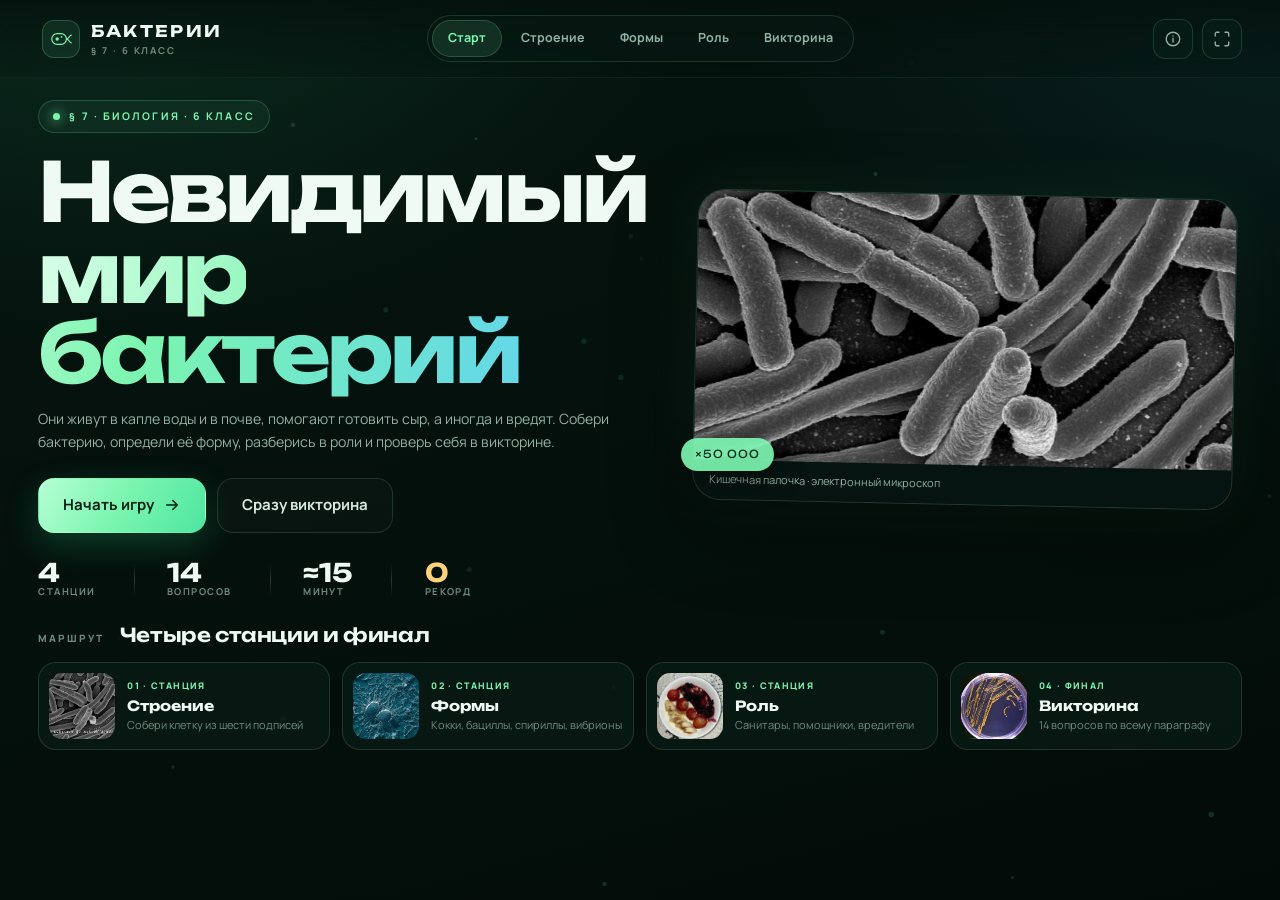
==== 07-bakterii/index.html @ ad01cfb1 "Add §7 bacteria mini-game with real illustrated stations and quiz" ====
<!DOCTYPE html>
<html lang="ru">
<head>
<meta charset="utf-8">
<meta name="viewport" content="width=device-width, initial-scale=1, viewport-fit=cover">
<meta name="theme-color" content="#04100c">
<meta name="description" content="Бактерии — мини-игра по § 7 учебника биологии для 6 класса: строение, формы, роль в природе и викторина на реальных микрофотографиях.">
<title>Мир бактерий — мини-игра · § 7 · 6 класс</title>
<link rel="icon" href="favicon.svg" type="image/svg+xml">
<link rel="preconnect" href="https://fonts.googleapis.com">
<link rel="preconnect" href="https://fonts.gstatic.com" crossorigin>
<link href="https://fonts.googleapis.com/css2?family=Manrope:wght@400;500;600;700;800&family=Unbounded:wght@500;600;700;800&display=swap" rel="stylesheet">
<link rel="stylesheet" href="styles.css">
</head>
<body>
<canvas id="bg" class="bg" aria-hidden="true"></canvas>

<div id="app">
  <header class="topbar">
    <button class="brand" id="brand" type="button" aria-label="На старт. Пять быстрых нажатий — полный сброс.">
      <span class="brand-mark" aria-hidden="true">
        <svg viewBox="0 0 48 48" fill="none" stroke="currentColor" stroke-width="2.2" stroke-linecap="round">
          <rect x="7" y="14" width="27" height="20" rx="10"/>
          <path d="M34 24c5 0 5-7 9-7M34 24c5 0 5 7 9 7"/>
          <circle cx="17" cy="24" r="3.2" fill="currentColor" stroke="none"/>
          <circle cx="25" cy="20" r="1.6" fill="currentColor" stroke="none"/>
        </svg>
      </span>
      <span class="brand-copy"><b>БАКТЕРИИ</b><i>§ 7 · 6 класс</i></span>
    </button>

    <nav class="nav" aria-label="Разделы">
      <button type="button" data-nav="home" class="active">Старт</button>
      <button type="button" data-nav="build">Строение</button>
      <button type="button" data-nav="forms">Формы</button>
      <button type="button" data-nav="role">Роль</button>
      <button type="button" data-nav="quiz">Викторина</button>
    </nav>

    <div class="top-actions">
      <button class="icon-btn" id="creditsBtn" type="button" aria-label="Источники фотографий" title="Источники фотографий">
        <svg viewBox="0 0 24 24" fill="none" stroke="currentColor" stroke-width="1.8" stroke-linecap="round" stroke-linejoin="round" aria-hidden="true"><circle cx="12" cy="12" r="9"/><path d="M12 11v5M12 8h.01"/></svg>
      </button>
      <button class="icon-btn" id="fullBtn" type="button" aria-label="На весь экран" title="На весь экран (F)">
        <svg class="ico-in" viewBox="0 0 24 24" fill="none" stroke="currentColor" stroke-width="1.8" stroke-linecap="round" stroke-linejoin="round" aria-hidden="true"><path d="M8 3H5a2 2 0 0 0-2 2v3M16 3h3a2 2 0 0 1 2 2v3M8 21H5a2 2 0 0 1-2-2v-3M16 21h3a2 2 0 0 0 2-2v-3"/></svg>
        <svg class="ico-out" viewBox="0 0 24 24" fill="none" stroke="currentColor" stroke-width="1.8" stroke-linecap="round" stroke-linejoin="round" aria-hidden="true"><path d="M8 8H5a2 2 0 0 1-2-2V3M16 8h3a2 2 0 0 0 2-2V3M8 16H5a2 2 0 0 0-2 2v3M16 16h3a2 2 0 0 1 2 2v3"/></svg>
      </button>
    </div>
  </header>

  <main id="main">
    <!-- СТАРТ -->
    <section class="view home-view active" id="view-home" data-view="home" aria-label="Старт">
      <div class="home-inner">
        <div class="hero-copy">
          <div class="eyebrow"><span></span>§ 7 · Биология · 6 класс</div>
          <h1>Невидимый<br><span class="grad">мир бактерий</span></h1>
          <p class="lead">Они живут в капле воды и в почве, помогают готовить сыр, а иногда и вредят. Собери бактерию, определи её форму, разберись в роли и проверь себя в викторине.</p>
          <div class="hero-actions">
            <button class="btn btn-primary btn-lg" type="button" data-start="build">Начать игру
              <svg viewBox="0 0 24 24" fill="none" stroke="currentColor" stroke-width="2" stroke-linecap="round" stroke-linejoin="round" aria-hidden="true"><path d="M5 12h14M13 6l6 6-6 6"/></svg>
            </button>
            <button class="btn btn-ghost btn-lg" type="button" data-start="quiz">Сразу викторина</button>
          </div>
          <div class="hero-stats">
            <div class="stat"><b>4</b><span>станции</span></div>
            <div class="stat"><b>14</b><span>вопросов</span></div>
            <div class="stat"><b>≈15</b><span>минут</span></div>
            <div class="stat best" id="bestWrap" hidden><b id="bestVal">0</b><span>рекорд</span></div>
          </div>
        </div>
        <div class="hero-art">
          <figure class="hero-photo">
            <img src="assets/ecoli.jpg" alt="Кишечная палочка под электронным микроскопом" fetchpriority="high">
            <figcaption>Кишечная палочка · электронный микроскоп</figcaption>
          </figure>
          <span class="hero-stamp">×50 000</span>
        </div>
      </div>

      <div class="route">
        <div class="route-head"><span class="mini-label">Маршрут</span><h2>Четыре станции и финал</h2></div>
        <div class="route-grid">
          <button class="route-card" type="button" data-start="build"><img src="assets/ecoli.jpg" alt=""><span><i>01 · станция</i><b>Строение</b><small>Собери клетку из шести подписей</small></span></button>
          <button class="route-card" type="button" data-start="forms"><img src="assets/cocci.jpg" alt=""><span><i>02 · станция</i><b>Формы</b><small>Кокки, бациллы, спириллы, вибрионы</small></span></button>
          <button class="route-card" type="button" data-start="role"><img src="assets/yogurt.jpg" alt=""><span><i>03 · станция</i><b>Роль</b><small>Санитары, помощники, вредители</small></span></button>
          <button class="route-card" type="button" data-start="quiz"><img src="assets/agar.jpg" alt=""><span><i>04 · финал</i><b>Викторина</b><small>14 вопросов по всему параграфу</small></span></button>
        </div>
      </div>
    </section>

    <!-- СТРОЕНИЕ -->
    <section class="view station-view" id="view-build" data-view="build" aria-label="Строение бактерии">
      <div class="wrap">
        <div class="station-head">
          <div>
            <div class="badge"><span>01</span>Станция · Строение</div>
            <h2>Собери бактерию</h2>
            <p>Перетащи подпись на метку — или сначала нажми подпись, затем метку. Оформленного ядра у бактерии нет: одна хромосома лежит прямо в цитоплазме.</p>
          </div>
          <div class="actions">
            <button class="btn btn-ghost btn-sm" id="buildReset" type="button">Сбросить</button>
            <button class="btn btn-primary btn-sm" id="buildCheck" type="button">Проверить</button>
          </div>
        </div>

        <div class="build-layout">
          <div class="card stage-card">
            <div class="card-head"><span><i></i>Схема · микропрепарат</span><small>наведи на часть</small></div>
            <div class="cell-stage" id="cellStage">
              <svg class="cell-art" viewBox="0 0 900 460" role="img" aria-label="Схема строения бактерии">
                <defs>
                  <linearGradient id="cyto" x1="0" y1="0" x2="1" y2="1"><stop offset="0" stop-color="#14533c"/><stop offset="1" stop-color="#082a1f"/></linearGradient>
                  <filter id="glowCell" x="-30%" y="-40%" width="160%" height="180%"><feGaussianBlur stdDeviation="4" result="b"/><feMerge><feMergeNode in="b"/><feMergeNode in="SourceGraphic"/></feMerge></filter>
                </defs>
                <g class="leaders" fill="none" stroke="rgba(158,255,203,.28)" stroke-width="1.6" stroke-dasharray="4 7">
                  <path data-lead="capsule" d="M300 125 L180 70"/>
                  <path data-lead="wall" d="M300 141 L180 180"/>
                  <path data-lead="membrane" d="M300 154 L180 290"/>
                  <path data-lead="cytoplasm" d="M570 205 L720 90"/>
                  <path data-lead="chromosome" d="M470 235 L720 210"/>
                  <path data-lead="flagellum" d="M770 230 L720 340"/>
                </g>
                <g class="flagellum-art" data-part="flagellum">
                  <path d="M660 230 C700 230 700 186 740 186 C780 186 780 274 820 274" fill="none" stroke="#7cf5b0" stroke-width="6" stroke-linecap="round" filter="url(#glowCell)"/>
                </g>
                <g class="bacterium">
                  <rect x="215" y="125" width="450" height="210" rx="105" fill="rgba(124,245,176,.07)" stroke="#63d7e8" stroke-width="2" stroke-dasharray="10 8" data-part="capsule"/>
                  <rect x="230" y="141" width="420" height="178" rx="89" fill="rgba(124,245,176,.10)" stroke="#7cf5b0" stroke-width="5" data-part="wall"/>
                  <rect x="243" y="154" width="394" height="152" rx="76" fill="url(#cyto)" stroke="rgba(124,245,176,.55)" stroke-width="2" data-part="membrane"/>
                  <g opacity=".55" fill="#7cf5b0">
                    <circle cx="330" cy="190" r="3"/><circle cx="370" cy="270" r="2.5"/><circle cx="520" cy="175" r="2.5"/><circle cx="560" cy="285" r="3"/><circle cx="610" cy="210" r="2.5"/>
                  </g>
                  <path d="M330 230 C355 195 385 265 415 225 S475 270 505 228 S560 262 585 230" fill="none" stroke="#ffd37a" stroke-width="6" stroke-linecap="round" data-part="chromosome"/>
                  <ellipse cx="430" cy="230" rx="205" ry="82" fill="transparent" data-part="cytoplasm"/>
                </g>
                <circle cx="300" cy="125" r="4" fill="#63d7e8"/><circle cx="300" cy="141" r="4" fill="#7cf5b0"/><circle cx="300" cy="154" r="4" fill="#7cf5b0"/>
                <circle cx="570" cy="205" r="4" fill="#ffd37a"/><circle cx="470" cy="235" r="4" fill="#ffd37a"/><circle cx="770" cy="230" r="4" fill="#7cf5b0"/>
              </svg>
              <div class="zones" id="zones"></div>
            </div>
            <div class="caption" id="buildCaption">Выбери подпись справа и нажми на нужную метку.</div>
            <figure class="micro-inset"><img src="assets/ecoli.jpg" alt="Бактерия под электронным микроскопом" loading="lazy"><figcaption>Так она выглядит на самом деле</figcaption></figure>
          </div>

          <aside class="card side-card">
            <div class="side-head"><span class="mini-label">Подписи</span><span class="count" id="buildCount">0 / 6</span></div>
            <div class="chip-list" id="buildTray"></div>
            <div class="hint"><span><i></i>перетащи на схему</span><span><i class="amber"></i>или нажми по очереди</span></div>
            <div class="fact"><span>Факт</span><p>В 1 г плодородной почвы — до <b>20 млрд</b> бактерий, в капле воды — до <b>50 млн</b>.</p></div>
          </aside>
        </div>
        <div class="feedback" id="buildFeedback" hidden></div>
      </div>
    </section>

    <!-- ФОРМЫ -->
    <section class="view station-view" id="view-forms" data-view="forms" aria-label="Формы бактерий">
      <div class="wrap">
        <div class="station-head">
          <div>
            <div class="badge"><span>02</span>Станция · Формы</div>
            <h2>Кто здесь живёт?</h2>
            <p>«Бактерия» по-гречески — «палочка», но формы бывают разными. Рассмотри четыре реальные микрофотографии и определи форму.</p>
          </div>
          <div class="score-box"><span>Определено</span><b id="formScore">0 / 4</b></div>
        </div>
        <div class="gallery" id="formGallery"></div>
        <div class="form-lab">
          <div class="card form-card">
            <div class="form-head"><span class="mini-label"><i></i>Определи форму</span><span class="count" id="formRound">1 / 4</span></div>
            <figure class="form-photo"><img id="formImg" src="assets/cocci.jpg" alt="Микрофотография бактерии"><span id="formBadge">?</span></figure>
            <h3 id="formQuestion">Какая форма у этой бактерии?</h3>
            <div class="options compact" id="formOptions"></div>
            <div class="explain" id="formExplain" hidden></div>
            <div class="actions end"><span class="kbd-hint">Выбери один вариант</span><button class="btn btn-primary" id="formNext" type="button" disabled>Дальше</button></div>
          </div>
          <div class="card form-notes">
            <h3>Памятка</h3>
            <div class="note-row"><img src="assets/cocci.jpg" alt=""><span><b>Кокки</b><small>шарики</small></span></div>
            <div class="note-row"><img src="assets/bacilli.jpg" alt=""><span><b>Бациллы</b><small>палочки</small></span></div>
            <div class="note-row"><img src="assets/spirilla.jpg" alt=""><span><b>Спириллы</b><small>спирали</small></span></div>
            <div class="note-row"><img src="assets/vibrio.jpg" alt=""><span><b>Вибрионы</b><small>изогнутые палочки</small></span></div>
            <p class="note-tip">Некоторые бактерии передвигаются с помощью жгутиков.</p>
          </div>
        </div>
      </div>
    </section>

    <!-- РОЛЬ -->
    <section class="view station-view" id="view-role" data-view="role" aria-label="Роль бактерий">
      <div class="wrap">
        <div class="station-head">
          <div>
            <div class="badge"><span>03</span>Станция · Роль</div>
            <h2>Друг, санитар или враг?</h2>
            <p>Распредели девять карточек по трём группам. Ошибки можно исправить до проверки.</p>
          </div>
          <div class="actions">
            <button class="btn btn-ghost btn-sm" id="roleReset" type="button">Сбросить</button>
            <button class="btn btn-primary btn-sm" id="roleCheck" type="button">Проверить</button>
          </div>
        </div>
        <div class="cycle">
          <div class="cycle-step"><img src="assets/compost.jpg" alt="Растительные остатки"><b>Остатки</b><small>растений и животных</small></div>
          <span class="cycle-arrow">→</span>
          <div class="cycle-step"><img src="assets/agar.jpg" alt="Колонии бактерий"><b>Бактерии</b><small>разлагают остатки</small></div>
          <span class="cycle-arrow">→</span>
          <div class="cycle-step"><img src="assets/silage.jpg" alt="Поле и силос"><b>Минеральные соли</b><small>снова растениям</small></div>
        </div>
        <div class="card sort-card">
          <div class="side-head"><span class="mini-label">Распредели карточки</span><span class="count" id="roleCount">0 / 9</span></div>
          <div class="buckets" id="buckets"></div>
          <div class="tray-wrap"><span class="mini-label">Карточки</span><div class="chip-list wide" id="roleTray"></div></div>
          <div class="feedback" id="roleFeedback" hidden></div>
        </div>
      </div>
    </section>

    <!-- ВИКТОРИНА -->
    <section class="view station-view quiz-view" id="view-quiz" data-view="quiz" aria-label="Викторина">
      <div class="quiz-wrap">
        <div class="quiz-top">
          <span>Вопрос <b id="qNum">1</b> <i>/ 14</i> <em>Бактерии · § 7</em></span>
          <span class="score-pill">Баллы: <b id="qScore">0</b></span>
        </div>
        <div class="progress-track"><i id="qProgress"></i></div>
        <div class="card quiz-card" id="quizCard">
          <div class="q-kicker"><span></span>Выбери один вариант</div>
          <figure class="q-photo" id="qPhoto" hidden><img id="qPhotoImg" src="" alt=""></figure>
          <h2 id="qText">Загрузка вопроса…</h2>
          <div class="options" id="qOptions"></div>
          <div class="explain" id="qExplain" hidden></div>
          <div class="actions end">
            <span class="kbd-hint">Клавиши <kbd>1</kbd>–<kbd>4</kbd> — ответ, <kbd>Enter</kbd> — дальше</span>
            <button class="btn btn-primary" id="qNext" type="button" disabled>Дальше
              <svg viewBox="0 0 24 24" fill="none" stroke="currentColor" stroke-width="2" stroke-linecap="round" stroke-linejoin="round" aria-hidden="true"><path d="M5 12h14M13 6l6 6-6 6"/></svg>
            </button>
          </div>
        </div>
      </div>
    </section>

    <!-- РЕЗУЛЬТАТ -->
    <section class="view result-view" id="view-result" data-view="result" aria-label="Результат">
      <div class="card result-card">
        <div class="result-ring">
          <svg viewBox="0 0 240 240" aria-hidden="true">
            <defs><linearGradient id="ringGrad" x1="0" y1="0" x2="1" y2="1"><stop offset="0" stop-color="#7cf5b0"/><stop offset=".6" stop-color="#2ed487"/><stop offset="1" stop-color="#ffd37a"/></linearGradient></defs>
            <circle cx="120" cy="120" r="96" fill="none" stroke="rgba(158,255,203,.10)" stroke-width="12"/>
            <circle class="ring-fill" id="ringFill" cx="120" cy="120" r="96" fill="none" stroke="url(#ringGrad)" stroke-width="12" stroke-linecap="round" transform="rotate(-90 120 120)"/>
          </svg>
          <div class="ring-text"><b id="resultPct">0%</b><span><span id="resultCorrect">0</span> из 14</span></div>
        </div>
        <div class="eyebrow"><span></span>Викторина завершена</div>
        <h2 id="resultTitle">Отличная работа!</h2>
        <p class="lead" id="resultDesc"></p>
        <div class="result-stats">
          <div><b id="resultRight">0</b><span>верно</span></div>
          <div><b id="resultWrong">0</b><span>ошибок</span></div>
          <div><b id="resultBest">0</b><span>рекорд</span></div>
        </div>
        <div class="actions"><button class="btn btn-primary btn-lg" id="retryBtn" type="button">Пройти ещё раз</button><button class="btn btn-ghost btn-lg" type="button" data-nav="home">На старт</button></div>
      </div>
    </section>
  </main>
</div>

<div class="modal" id="creditsModal" hidden>
  <div class="modal-backdrop" data-close></div>
  <div class="modal-card" role="dialog" aria-modal="true" aria-labelledby="creditsTitle">
    <div class="modal-head"><div><span class="mini-label">Авторство и лицензии</span><h2 id="creditsTitle">Источники фотографий</h2></div><button class="icon-btn" type="button" data-close aria-label="Закрыть">✕</button></div>
    <p class="modal-note">Все иллюстрации взяты из Wikimedia Commons. Полный список — ниже.</p>
    <div class="credits-list" id="creditsList"></div>
  </div>
</div>

<div class="toast" id="toast" role="status" aria-live="polite"></div>
<canvas id="confetti" class="confetti" aria-hidden="true"></canvas>

<script src="assets/credits.js"></script>
<script src="app.js"></script>
</body>
</html>
---- 07-bakterii/styles.css ----
/* =========================================================
   БАКТЕРИИ · мини-игра по § 7 (6 класс)
   ========================================================= */
:root{
  --bg:#04100c;
  --surface:rgba(11,33,25,.72);
  --line:rgba(158,255,203,.14);
  --line-strong:rgba(158,255,203,.3);
  --text:#eefaf3;
  --muted:#91b2a3;
  --muted-2:#6d8c7e;
  --accent:#7cf5b0;
  --cyan:#63d7e8;
  --gold:#ffd37a;
  --danger:#ff8291;
  --radius:26px;
  --shadow:0 28px 80px rgba(0,0,0,.42);
  --font-body:"Manrope","Segoe UI",system-ui,-apple-system,Arial,sans-serif;
  --font-display:"Unbounded","Manrope","Segoe UI",system-ui,sans-serif;
}
*{box-sizing:border-box}
html,body{height:100%}
html{-webkit-text-size-adjust:100%}
body{
  margin:0;color:var(--text);font-family:var(--font-body);font-size:16px;line-height:1.5;
  background:
    radial-gradient(1000px 700px at 8% -10%,rgba(35,150,103,.2),transparent 62%),
    radial-gradient(900px 700px at 100% 0%,rgba(30,120,135,.14),transparent 60%),
    linear-gradient(165deg,#05140f 0%,var(--bg) 55%,#030b08 100%);
  overflow:hidden;-webkit-font-smoothing:antialiased;
}
button{font:inherit;color:inherit}
h1,h2,h3,p,figure{margin:0}
::selection{background:rgba(124,245,176,.3);color:#fff}
.bg{position:fixed;inset:0;width:100%;height:100%;z-index:0;pointer-events:none;opacity:.5}
#app{position:relative;z-index:2;height:100vh;height:100dvh;display:flex;flex-direction:column;min-height:0}

/* ---------- шапка ---------- */
.topbar{
  flex:0 0 auto;height:78px;padding:0 clamp(16px,3vw,52px);
  display:grid;grid-template-columns:1fr auto 1fr;align-items:center;gap:16px;
  border-bottom:1px solid rgba(158,255,203,.08);
  background:linear-gradient(180deg,rgba(4,16,12,.8),rgba(4,16,12,.2));
  backdrop-filter:blur(14px);-webkit-backdrop-filter:blur(14px);z-index:10;
}
.brand{
  justify-self:start;display:flex;align-items:center;gap:11px;
  background:none;border:0;padding:6px 4px;cursor:pointer;text-align:left;border-radius:12px;
}
.brand-mark{width:38px;height:38px;display:grid;place-items:center;border-radius:12px;color:var(--accent);background:rgba(124,245,176,.09);border:1px solid rgba(124,245,176,.22)}
.brand-mark svg{width:26px;height:26px}
.brand-copy{display:flex;flex-direction:column;gap:1px}
.brand-copy b{font-family:var(--font-display);font-size:16px;letter-spacing:.15em}
.brand-copy i{font-style:normal;font-size:9.5px;font-weight:700;letter-spacing:.2em;text-transform:uppercase;color:var(--muted-2)}
.brand:hover .brand-mark{background:rgba(124,245,176,.16)}
.brand:focus-visible,.icon-btn:focus-visible,.nav button:focus-visible{outline:2px solid var(--accent);outline-offset:3px}
.nav{display:flex;gap:3px;padding:4px;border:1px solid var(--line);border-radius:999px;background:rgba(8,26,20,.6)}
.nav button{border:1px solid transparent;background:none;color:var(--muted);font-size:12.5px;font-weight:700;padding:8px 15px;border-radius:999px;cursor:pointer;white-space:nowrap;transition:.2s}
.nav button:hover{color:var(--text);background:rgba(255,255,255,.045)}
.nav button.active{color:var(--accent);background:rgba(124,245,176,.11);border-color:rgba(124,245,176,.2)}
.top-actions{justify-self:end;display:flex;gap:9px}
.icon-btn{width:40px;height:40px;display:grid;place-items:center;border-radius:12px;border:1px solid var(--line);background:rgba(10,32,25,.55);color:var(--muted);cursor:pointer;transition:.2s}
.icon-btn:hover{color:var(--accent);border-color:var(--line-strong);background:rgba(124,245,176,.08)}
.icon-btn svg{width:18px;height:18px}
.icon-btn .ico-out{display:none}
.icon-btn.full .ico-in{display:none}
.icon-btn.full .ico-out{display:block}

/* ---------- экраны ---------- */
#main{position:relative;flex:1 1 auto;min-height:0;overflow:hidden}
.view{position:absolute;inset:0;opacity:0;visibility:hidden;pointer-events:none;transform:scale(.995);transition:opacity .35s,transform .35s,visibility .35s;overflow:auto;padding:clamp(16px,2.4vh,32px) clamp(16px,3vw,52px)}
.view.active{opacity:1;visibility:visible;pointer-events:auto;transform:none}
.view::-webkit-scrollbar{width:9px}
.view::-webkit-scrollbar-thumb{background:rgba(124,245,176,.2);border-radius:99px;border:3px solid transparent;background-clip:padding-box}

/* ---------- общие ---------- */
.mini-label{font-size:10px;font-weight:800;letter-spacing:.19em;text-transform:uppercase;color:var(--muted-2)}
.eyebrow{display:inline-flex;align-items:center;gap:9px;font-size:10.5px;font-weight:700;letter-spacing:.2em;text-transform:uppercase;color:var(--accent);border:1px solid rgba(124,245,176,.2);background:rgba(124,245,176,.055);padding:8px 14px;border-radius:999px}
.eyebrow span{width:7px;height:7px;border-radius:50%;background:var(--accent);box-shadow:0 0 12px var(--accent)}
.grad{background:linear-gradient(100deg,#d9ffe9,#7cf5b0 45%,#63d7e8);-webkit-background-clip:text;background-clip:text;color:transparent}
.lead{color:var(--muted);font-size:clamp(14px,1.1vw,17px);line-height:1.65;max-width:620px}
.btn{display:inline-flex;align-items:center;justify-content:center;gap:9px;border-radius:14px;border:1px solid var(--line);background:rgba(12,36,28,.65);padding:12px 19px;font-size:14px;font-weight:700;cursor:pointer;transition:.18s;white-space:nowrap}
.btn svg{width:18px;height:18px}
.btn:hover{transform:translateY(-2px);border-color:var(--line-strong);background:rgba(18,48,37,.8)}
.btn:active{transform:none}
.btn:focus-visible{outline:2px solid var(--accent);outline-offset:3px}
.btn-primary{background:linear-gradient(120deg,#b6ffd5,#7cf5b0 48%,#4ee6a0);border-color:transparent;color:#032015;box-shadow:0 12px 34px rgba(46,212,135,.22)}
.btn-primary:hover{filter:brightness(1.06)}
.btn-primary:disabled{opacity:.32;cursor:not-allowed;transform:none;box-shadow:none;filter:none}
.btn-ghost{background:rgba(255,255,255,.02);color:#d6e9df}
.btn-ghost:hover{background:rgba(124,245,176,.07);color:var(--accent)}
.btn-lg{padding:15px 24px;border-radius:16px;font-size:15px}
.btn-sm{padding:9px 15px;font-size:12.5px;border-radius:11px}
.card{border-radius:22px;border:1px solid var(--line);background:linear-gradient(160deg,rgba(12,37,28,.78),rgba(6,22,17,.72));box-shadow:inset 0 1px 0 rgba(255,255,255,.035)}
.count{font-family:var(--font-display);font-size:12px;color:var(--accent);padding:4px 10px;border-radius:999px;border:1px solid rgba(124,245,176,.18);background:rgba(124,245,176,.06)}
.side-head{display:flex;align-items:center;justify-content:space-between;gap:10px}
.actions{display:flex;gap:9px;flex-wrap:wrap}
.actions.end{align-items:center;justify-content:space-between;gap:14px;margin-top:clamp(16px,2.4vh,26px)}
.kbd-hint{font-size:11px;color:var(--muted-2)}
kbd{display:inline-grid;place-items:center;min-width:19px;height:19px;padding:0 4px;border:1px solid var(--line);border-bottom-width:2px;border-radius:5px;background:rgba(255,255,255,.035);font-family:var(--font-body);font-size:10px;font-weight:700;color:var(--muted)}

/* ---------- старт ---------- */
.home-view{display:flex;flex-direction:column;gap:clamp(16px,2.4vh,30px)}
.home-inner{width:100%;max-width:1500px;margin:0 auto;display:grid;grid-template-columns:minmax(0,1.05fr) minmax(0,.95fr);align-items:center;gap:clamp(20px,3vw,60px)}
.hero-copy h1{margin:clamp(14px,2vh,24px) 0 clamp(10px,1.6vh,18px);font-family:var(--font-display);font-weight:700;font-size:clamp(46px,6.4vw,100px);line-height:.98;letter-spacing:-.045em}
.hero-actions{display:flex;gap:11px;flex-wrap:wrap;margin-top:clamp(18px,2.8vh,32px)}
.hero-stats{display:flex;gap:clamp(18px,3vw,42px);margin-top:clamp(20px,3vh,36px)}
.stat{position:relative;display:flex;flex-direction:column}
.stat + .stat{padding-left:clamp(16px,2.6vw,38px)}
.stat + .stat::before{content:"";position:absolute;left:0;top:4px;bottom:4px;width:1px;background:linear-gradient(transparent,rgba(158,255,203,.2),transparent)}
.stat b{font-family:var(--font-display);font-size:clamp(21px,2vw,30px);line-height:1}
.stat span{font-size:9.5px;font-weight:700;letter-spacing:.15em;text-transform:uppercase;color:var(--muted-2)}
.stat.best b{color:var(--gold)}
.hero-art{position:relative;justify-self:center;width:min(100%,540px)}
.hero-photo{overflow:hidden;border-radius:28px;border:1px solid rgba(158,255,203,.18);box-shadow:var(--shadow),0 0 60px rgba(124,245,176,.08);transform:rotate(1.2deg)}
.hero-photo img{display:block;width:100%;height:clamp(230px,30vh,380px);object-fit:cover;filter:contrast(1.05) saturate(.95)}
.hero-photo figcaption{padding:11px 16px;font-size:11px;color:var(--muted);background:rgba(6,22,17,.9)}
.hero-stamp{position:absolute;left:-14px;bottom:34px;padding:8px 14px;border-radius:999px;background:rgba(124,245,176,.92);color:#06291b;font-family:var(--font-display);font-size:11px;letter-spacing:.08em;box-shadow:0 10px 30px rgba(0,0,0,.35)}
.route{width:100%;max-width:1500px;margin:0 auto}
.route-head{display:flex;align-items:baseline;gap:16px;margin-bottom:12px}
.route-head h2{font-family:var(--font-display);font-size:clamp(16px,1.5vw,22px);font-weight:600;letter-spacing:-.02em}
.route-grid{display:grid;grid-template-columns:repeat(4,minmax(0,1fr));gap:12px}
.route-card{display:flex;align-items:center;gap:12px;padding:10px;border-radius:18px;border:1px solid var(--line);background:rgba(10,31,24,.6);cursor:pointer;text-align:left;transition:.2s;min-width:0}
.route-card:hover{transform:translateY(-3px);border-color:rgba(124,245,176,.4);background:rgba(14,44,33,.75)}
.route-card:focus-visible{outline:2px solid var(--accent);outline-offset:2px}
.route-card img{width:66px;height:66px;border-radius:13px;object-fit:cover;flex:0 0 auto}
.route-card span{display:flex;flex-direction:column;min-width:0}
.route-card i{font-style:normal;font-size:9px;font-weight:800;letter-spacing:.15em;text-transform:uppercase;color:var(--accent)}
.route-card b{font-family:var(--font-display);font-size:14px;margin:2px 0}
.route-card small{font-size:11px;color:var(--muted-2);line-height:1.35}

/* ---------- станции ---------- */
.station-view{display:flex;align-items:flex-start;justify-content:center}
.wrap{width:100%;max-width:1480px;margin:0 auto;display:flex;flex-direction:column;gap:clamp(12px,1.8vh,20px)}
.station-head{display:flex;align-items:flex-end;justify-content:space-between;gap:20px;flex-wrap:wrap}
.badge{display:inline-flex;align-items:center;gap:8px;font-size:10px;font-weight:800;letter-spacing:.16em;text-transform:uppercase;color:var(--muted-2);margin-bottom:7px}
.badge span{font-family:var(--font-display);font-size:10px;color:#06291b;background:var(--accent);border-radius:7px;padding:3px 7px}
.station-head h2{font-family:var(--font-display);font-size:clamp(23px,2.5vw,38px);font-weight:600;letter-spacing:-.03em;line-height:1.1}
.station-head p{color:var(--muted);font-size:12.5px;margin-top:6px;max-width:780px}
.score-box,.form-head .count{flex:0 0 auto}
.score-box{display:flex;flex-direction:column;align-items:flex-end;gap:2px}
.score-box span{font-size:9.5px;font-weight:800;letter-spacing:.16em;text-transform:uppercase;color:var(--muted-2)}
.score-box b{font-family:var(--font-display);font-size:22px;color:var(--accent)}
.feedback{display:flex;align-items:center;gap:12px;padding:12px 18px;border-radius:15px;border:1px solid rgba(124,245,176,.3);background:rgba(124,245,176,.08);color:#d9f7e7;font-size:13.5px;font-weight:600;animation:appear .3s both}
.feedback.error{border-color:rgba(255,130,145,.35);background:rgba(255,130,145,.08);color:#ffd7dc}
.feedback[hidden],.explain[hidden],.q-photo[hidden]{display:none}
@keyframes appear{from{opacity:0;transform:translateY(6px)}to{opacity:1;transform:none}}

/* ---------- строение ---------- */
.build-layout{display:grid;grid-template-columns:minmax(0,1fr) clamp(240px,21vw,300px);gap:clamp(12px,1.6vw,22px);align-items:start}
.stage-card{padding:14px 16px 16px}
.card-head{display:flex;align-items:center;justify-content:space-between;font-size:10px;font-weight:800;letter-spacing:.16em;text-transform:uppercase;color:var(--muted-2);margin-bottom:8px}
.card-head span{display:flex;align-items:center;gap:8px}
.card-head i{width:7px;height:7px;border-radius:50%;background:var(--accent);box-shadow:0 0 10px var(--accent)}
.cell-stage{position:relative;width:100%;max-width:980px;margin:0 auto;aspect-ratio:900/460;border-radius:18px;overflow:hidden;border:1px solid rgba(158,255,203,.1);background:radial-gradient(600px 340px at 45% 50%,rgba(48,170,125,.1),transparent 70%),linear-gradient(160deg,rgba(10,32,25,.55),rgba(5,18,14,.7))}
.cell-art{position:absolute;inset:0;width:100%;height:100%;display:block}
.cell-art [data-part]{transition:opacity .25s,filter .25s}
.cell-art [data-part].faded{opacity:.28}
.zone{position:absolute;transform:translate(-50%,-50%);min-width:112px;padding:9px 13px;border-radius:12px;border:1px dashed rgba(158,255,203,.4);background:rgba(7,25,19,.86);color:var(--accent);font-size:12px;font-weight:800;cursor:pointer;transition:.18s;text-align:center;z-index:2}
.zone:hover,.zone.selected{border-style:solid;border-color:var(--accent);background:rgba(124,245,176,.14)}
.zone.filled{border-style:solid;border-color:rgba(124,245,176,.55);background:rgba(10,46,34,.96);color:#eafdf3}
.zone.correct{border-color:var(--accent);background:rgba(124,245,176,.18)}
.zone.wrong{border-color:var(--danger);background:rgba(255,130,145,.16);color:#ffd7dc}
.zone.drag-over{border-color:var(--accent);background:rgba(124,245,176,.25);box-shadow:0 0 22px rgba(124,245,176,.35)}
.zone:focus-visible{outline:2px solid var(--accent);outline-offset:2px}
.caption{min-height:36px;display:flex;align-items:center;padding:8px 12px;margin-top:8px;border-radius:11px;border:1px solid rgba(158,255,203,.08);background:rgba(8,26,20,.45);color:var(--muted);font-size:12px}
.caption b{color:var(--accent)}
.micro-inset{display:flex;align-items:center;gap:11px;margin-top:10px;padding:8px;border-radius:14px;border:1px solid rgba(158,255,203,.09);background:rgba(6,20,15,.45)}
.micro-inset img{width:74px;height:56px;object-fit:cover;border-radius:9px}
.micro-inset figcaption{font-size:11px;color:var(--muted-2)}
.side-card{padding:15px;display:flex;flex-direction:column;gap:12px}
.chip-list{display:flex;flex-direction:column;gap:7px;min-height:40px}
.chip-list.wide{flex-direction:row;flex-wrap:wrap}
.chip{display:inline-flex;align-items:center;gap:7px;padding:9px 13px;border-radius:999px;border:1px solid rgba(158,255,203,.22);background:rgba(15,45,35,.85);color:#dff5e9;font-size:12px;font-weight:700;cursor:grab;user-select:none;-webkit-user-select:none;touch-action:none;transition:.16s}
.chip::before{content:"";width:5px;height:5px;border-radius:50%;background:var(--accent);flex:0 0 auto}
.chip:hover{border-color:rgba(124,245,176,.6);background:rgba(20,60,46,.95)}
.chip.selected{border-color:var(--accent);background:rgba(124,245,176,.16);box-shadow:0 0 20px rgba(124,245,176,.2)}
.chip.used,.chip.placed-hide{display:none}
.chip:focus-visible{outline:2px solid var(--accent);outline-offset:2px}
.chip.correct{border-color:var(--accent);background:rgba(124,245,176,.14)}
.chip.wrong{border-color:var(--danger);background:rgba(255,130,145,.12)}
.hint{display:flex;flex-direction:column;gap:5px;font-size:10.5px;color:var(--muted-2)}
.hint span{display:flex;align-items:center;gap:8px}
.hint i{width:6px;height:6px;border-radius:50%;background:var(--accent)}
.hint i.amber{background:var(--gold)}
.fact{padding:12px 14px;border-radius:14px;border:1px solid rgba(255,211,122,.18);background:rgba(255,211,122,.05)}
.fact span{font-size:9px;font-weight:800;letter-spacing:.18em;text-transform:uppercase;color:var(--gold)}
.fact p{font-size:11.5px;line-height:1.5;color:#cbdcd2;margin-top:5px}
.fact b{color:#ffe9c2}

/* ---------- формы ---------- */
.gallery{display:grid;grid-template-columns:repeat(4,minmax(0,1fr));gap:11px}
.gallery-card{position:relative;padding:8px;border-radius:17px;border:1px solid var(--line);background:rgba(10,31,24,.6);overflow:hidden;min-width:0}
.gallery-card img{width:100%;height:clamp(80px,11vh,130px);object-fit:cover;border-radius:11px;filter:saturate(.9)}
.gallery-card b{display:block;font-family:var(--font-display);font-size:12px;margin-top:7px}
.gallery-card small{font-size:10px;color:var(--muted-2)}
.gallery-card.active{border-color:rgba(124,245,176,.55);box-shadow:0 0 24px rgba(124,245,176,.12)}
.gallery-card.active::after{content:"смотри";position:absolute;right:13px;top:13px;font-size:8px;font-weight:800;letter-spacing:.14em;text-transform:uppercase;color:#06291b;background:var(--accent);padding:4px 8px;border-radius:999px}
.form-lab{display:grid;grid-template-columns:minmax(0,1.1fr) minmax(240px,.55fr);gap:clamp(12px,1.6vw,22px);align-items:start}
.form-card{padding:clamp(14px,1.8vw,24px)}
.form-head{display:flex;align-items:center;justify-content:space-between;margin-bottom:12px}
.form-head .mini-label{display:flex;align-items:center;gap:8px;color:var(--accent)}
.form-head .mini-label i{width:7px;height:7px;border-radius:50%;background:var(--accent);box-shadow:0 0 10px var(--accent)}
.form-photo{position:relative;width:100%;height:clamp(150px,22vh,260px);border-radius:16px;overflow:hidden;border:1px solid var(--line)}
.form-photo img{width:100%;height:100%;object-fit:cover;display:block}
.form-photo span{position:absolute;right:12px;top:12px;width:34px;height:34px;display:grid;place-items:center;border-radius:50%;background:rgba(6,22,17,.85);border:1px solid var(--line-strong);font-family:var(--font-display);font-size:13px;color:var(--accent)}
.form-card h3{font-family:var(--font-display);font-size:clamp(17px,1.6vw,24px);font-weight:600;margin-top:14px;letter-spacing:-.02em}
.options{display:grid;grid-template-columns:1fr 1fr;gap:10px;margin-top:16px}
.options.compact{gap:8px}
.option{display:flex;align-items:center;gap:12px;padding:12px 14px;border-radius:13px;border:1px solid var(--line);background:rgba(255,255,255,.022);color:#e2f4ea;font-size:13.5px;font-weight:700;cursor:pointer;transition:.16s;text-align:left;min-height:48px}
.option:hover:not(:disabled){transform:translateY(-2px);border-color:rgba(124,245,176,.4);background:rgba(124,245,176,.06)}
.option:focus-visible{outline:2px solid var(--accent);outline-offset:2px}
.option:disabled{cursor:default}
.option-letter{flex:0 0 auto;width:30px;height:30px;display:grid;place-items:center;border-radius:9px;border:1px solid rgba(124,245,176,.2);background:rgba(124,245,176,.07);color:var(--accent);font-family:var(--font-display);font-size:11px}
.option.correct{border-color:rgba(124,245,176,.75);background:rgba(124,245,176,.12)}
.option.correct .option-letter{background:var(--accent);color:#032015;border-color:transparent}
.option.wrong{border-color:rgba(255,130,145,.65);background:rgba(255,130,145,.1)}
.option.wrong .option-letter{background:var(--danger);color:#26060a;border-color:transparent}
.option.dim{opacity:.42}
.explain{margin-top:14px;padding:12px 15px;border-left:3px solid var(--accent);border-radius:0 12px 12px 0;background:rgba(124,245,176,.055);color:#c8e7d8;font-size:12.5px;line-height:1.6;animation:appear .3s both}
.explain b{color:var(--accent)}
.form-notes{padding:16px}
.form-notes h3{font-family:var(--font-display);font-size:15px;margin-bottom:12px}
.note-row{display:flex;align-items:center;gap:10px;padding:7px 0;border-bottom:1px solid rgba(158,255,203,.07)}
.note-row img{width:44px;height:38px;object-fit:cover;border-radius:8px}
.note-row span{display:flex;flex-direction:column}
.note-row b{font-size:12.5px}
.note-row small{font-size:10px;color:var(--muted-2)}
.note-tip{font-size:11px;color:var(--muted);margin-top:12px;line-height:1.5}

/* ---------- роль ---------- */
.cycle{display:grid;grid-template-columns:1fr auto 1fr auto 1fr;gap:12px;align-items:center}
.cycle-step{display:flex;align-items:center;gap:12px;padding:9px 13px;border-radius:16px;border:1px solid var(--line);background:rgba(10,31,24,.55);min-width:0}
.cycle-step img{width:62px;height:52px;object-fit:cover;border-radius:10px;flex:0 0 auto}
.cycle-step b{font-family:var(--font-display);font-size:12px;display:block}
.cycle-step small{font-size:10px;color:var(--muted-2)}
.cycle-arrow{color:var(--accent);font-size:20px;font-weight:800}
.sort-card{padding:15px;display:flex;flex-direction:column;gap:12px}
.buckets{display:grid;grid-template-columns:repeat(3,minmax(0,1fr));gap:12px}
.bucket{display:flex;flex-direction:column;gap:9px;padding:12px;border-radius:17px;border:1px solid var(--line);background:rgba(6,22,17,.4);min-height:190px}
.bucket-head{display:flex;align-items:center;gap:10px}
.bucket-icon{width:34px;height:34px;display:grid;place-items:center;border-radius:10px;background:rgba(124,245,176,.1);font-size:17px;flex:0 0 auto}
.bucket-head b{font-family:var(--font-display);font-size:12px;display:block}
.bucket-head small{font-size:9.5px;color:var(--muted-2)}
.bucket-drop{flex:1;display:flex;flex-direction:column;gap:6px;padding:9px;border-radius:12px;border:2px dashed rgba(158,255,203,.16);background:rgba(4,15,11,.35);min-height:96px}
.bucket-drop.drag-over{border-color:var(--accent);background:rgba(124,245,176,.07)}
.bucket-drop .chip{width:100%;justify-content:flex-start;border-radius:10px;font-size:11px;padding:8px 10px;white-space:normal;text-align:left;line-height:1.35;cursor:pointer}
.tray-wrap{display:flex;align-items:flex-start;gap:14px;padding:11px 13px;border-radius:14px;border:1px solid rgba(158,255,203,.08);background:rgba(8,27,21,.45)}
.tray-wrap .mini-label{padding-top:9px;white-space:nowrap}

/* ---------- викторина ---------- */
.quiz-view{align-items:center;justify-content:center}
.quiz-wrap{width:100%;max-width:1080px;margin:0 auto}
.quiz-top{display:flex;align-items:center;justify-content:space-between;gap:14px;margin-bottom:10px;font-size:13px;color:var(--muted)}
.quiz-top b{color:var(--text);font-weight:800}
.quiz-top i{font-style:normal;color:var(--muted-2)}
.quiz-top em{font-style:normal;font-size:9.5px;font-weight:800;letter-spacing:.16em;text-transform:uppercase;color:var(--accent);padding-left:14px;border-left:1px solid var(--line)}
.score-pill{padding:7px 13px;border-radius:999px;border:1px solid var(--line);background:rgba(10,32,25,.55);font-size:12px}
.score-pill b{color:var(--accent)}
.progress-track{height:6px;border-radius:99px;background:rgba(255,255,255,.055);overflow:hidden}
.progress-track i{display:block;height:100%;width:0;border-radius:99px;background:linear-gradient(90deg,var(--accent),var(--cyan),var(--gold));box-shadow:0 0 16px rgba(124,245,176,.5);transition:width .4s}
.quiz-card{margin-top:clamp(14px,2.4vh,26px);padding:clamp(20px,3vw,42px);border-radius:var(--radius);box-shadow:var(--shadow)}
.q-kicker{display:flex;align-items:center;gap:9px;font-size:9.5px;font-weight:800;letter-spacing:.22em;text-transform:uppercase;color:var(--accent);margin-bottom:14px}
.q-kicker span{width:24px;height:1px;background:var(--accent)}
.q-photo{height:clamp(110px,17vh,190px);border-radius:14px;overflow:hidden;margin-bottom:14px;border:1px solid var(--line)}
.q-photo img{width:100%;height:100%;object-fit:cover;display:block}
.quiz-card h2{font-size:clamp(21px,2.3vw,34px);line-height:1.28;font-weight:800;letter-spacing:-.025em;max-width:900px;text-wrap:balance}
.quiz-card .options{margin-top:clamp(16px,2.4vh,26px)}
.quiz-card .option{font-size:clamp(13px,1.05vw,15.5px);min-height:58px;padding:13px 15px}

/* ---------- результат ---------- */
.result-view{align-items:center;justify-content:center}
.result-card{width:100%;max-width:760px;margin:0 auto;text-align:center;padding:clamp(22px,3vw,42px);box-shadow:var(--shadow)}
.result-ring{position:relative;width:clamp(150px,16vw,200px);aspect-ratio:1;margin:0 auto 10px}
.result-ring svg{width:100%;height:100%}
.ring-fill{stroke-dasharray:603;stroke-dashoffset:603;transition:stroke-dashoffset 1.2s cubic-bezier(.2,.8,.3,1)}
.ring-text{position:absolute;inset:0;display:flex;flex-direction:column;align-items:center;justify-content:center}
.ring-text b{font-family:var(--font-display);font-size:clamp(30px,3.2vw,44px);line-height:1}
.ring-text span{font-size:10px;font-weight:700;letter-spacing:.14em;text-transform:uppercase;color:var(--muted)}
.result-card .lead{margin:10px auto 0}
.result-card h2{font-family:var(--font-display);font-size:clamp(24px,2.8vw,40px);font-weight:600;letter-spacing:-.03em}
.result-stats{display:flex;justify-content:center;gap:clamp(22px,4vw,54px);margin:clamp(18px,2.6vh,30px) 0}
.result-stats div{display:flex;flex-direction:column}
.result-stats b{font-family:var(--font-display);font-size:clamp(20px,2vw,28px)}
.result-stats span{font-size:9.5px;font-weight:700;letter-spacing:.14em;text-transform:uppercase;color:var(--muted-2)}
.result-card .actions{justify-content:center}

/* ---------- модальное окно, тост, конфетти ---------- */
.modal{position:fixed;inset:0;z-index:100;display:grid;place-items:center;padding:20px}
.modal[hidden]{display:none}
.modal-backdrop{position:absolute;inset:0;background:rgba(2,8,6,.75);backdrop-filter:blur(6px)}
.modal-card{position:relative;width:min(780px,100%);max-height:min(84vh,760px);overflow:auto;padding:clamp(18px,2.5vw,30px);border-radius:24px;border:1px solid var(--line-strong);background:linear-gradient(160deg,#0d2c21,#061811);box-shadow:var(--shadow)}
.modal-head{display:flex;align-items:flex-start;justify-content:space-between;gap:16px}
.modal-head h2{font-family:var(--font-display);font-size:clamp(20px,2vw,28px);font-weight:600;margin-top:5px}
.modal-note{font-size:12px;color:var(--muted-2);margin:12px 0}
.credits-list{display:flex;flex-direction:column;gap:7px}
.credit-row{display:flex;gap:10px;align-items:flex-start;padding:9px 11px;border-radius:11px;border:1px solid rgba(158,255,203,.08);background:rgba(255,255,255,.02);font-size:11.5px;line-height:1.45}
.credit-row img{width:42px;height:36px;object-fit:cover;border-radius:7px;flex:0 0 auto}
.credit-row div{min-width:0}
.credit-row b{display:block;color:#e6f7ee;font-weight:700}
.credit-row span{color:var(--muted-2)}
.credit-row a{color:var(--accent);text-decoration:none;border-bottom:1px solid rgba(124,245,176,.3)}
.credit-row a:hover{border-bottom-color:var(--accent)}
.toast{position:fixed;left:50%;top:96px;z-index:130;transform:translate(-50%,-14px);padding:10px 19px;border-radius:12px;background:rgba(8,30,23,.95);border:1px solid var(--line-strong);color:#dff7ea;font-size:13px;font-weight:600;box-shadow:0 18px 50px rgba(0,0,0,.4);opacity:0;pointer-events:none;transition:.28s;max-width:90vw;text-align:center}
.toast.show{opacity:1;transform:translate(-50%,0)}
.confetti{position:fixed;inset:0;z-index:120;pointer-events:none;width:100%;height:100%}

/* ---------- адаптив ---------- */
@media (max-width:1100px){
  .home-inner{grid-template-columns:1fr;gap:14px}
  .hero-art{width:min(100%,460px)}
  .hero-photo img{height:190px}
  .route-grid{grid-template-columns:repeat(2,minmax(0,1fr))}
  .build-layout,.form-lab{grid-template-columns:1fr}
  .side-card{display:grid;grid-template-columns:1fr 1fr;gap:10px 16px}
  .side-card .side-head,.side-card .chip-list{grid-column:1 / -1}
  .side-card .chip-list{flex-direction:row;flex-wrap:wrap}
  .cycle{grid-template-columns:1fr;gap:7px}
  .cycle-arrow{transform:rotate(90deg);justify-self:center;font-size:16px}
}
@media (max-width:820px){
  .topbar{grid-template-columns:auto 1fr auto;height:68px;padding:0 14px}
  .nav{justify-self:end;overflow-x:auto;max-width:100%}
  .nav button{padding:8px 11px;font-size:11.5px}
  .brand-copy i{display:none}
  .top-actions{display:none}
  .view{padding:14px}
  .hero-copy h1{font-size:clamp(42px,10vw,72px)}
  .gallery{grid-template-columns:repeat(2,minmax(0,1fr))}
  .buckets{grid-template-columns:1fr}
  .bucket{min-height:0}
  .quiz-card .options,.options{grid-template-columns:1fr}
  .actions.end{flex-direction:column-reverse;align-items:stretch}
  .actions.end .btn{width:100%}
  .kbd-hint{text-align:center}
}
@media (max-width:560px){
  .brand-copy b{font-size:13px}
  .nav button{padding:7px 9px;font-size:10.5px}
  .route-grid{grid-template-columns:1fr}
  .hero-stats{gap:14px}
  .stat + .stat{padding-left:14px}
  .cell-stage{aspect-ratio:900/560}
  .zone{min-width:88px;font-size:10px;padding:7px 9px}
  .tray-wrap{flex-direction:column}
}
@media (max-height:720px) and (min-width:821px){
  .topbar{height:66px}
  .hero-copy h1{font-size:clamp(42px,5vw,72px)}
  .hero-photo img{height:190px}
  .form-photo{height:150px}
}
@media (prefers-reduced-motion:reduce){
  *,*::before,*::after{animation-duration:.001ms !important;transition-duration:.001ms !important}
}
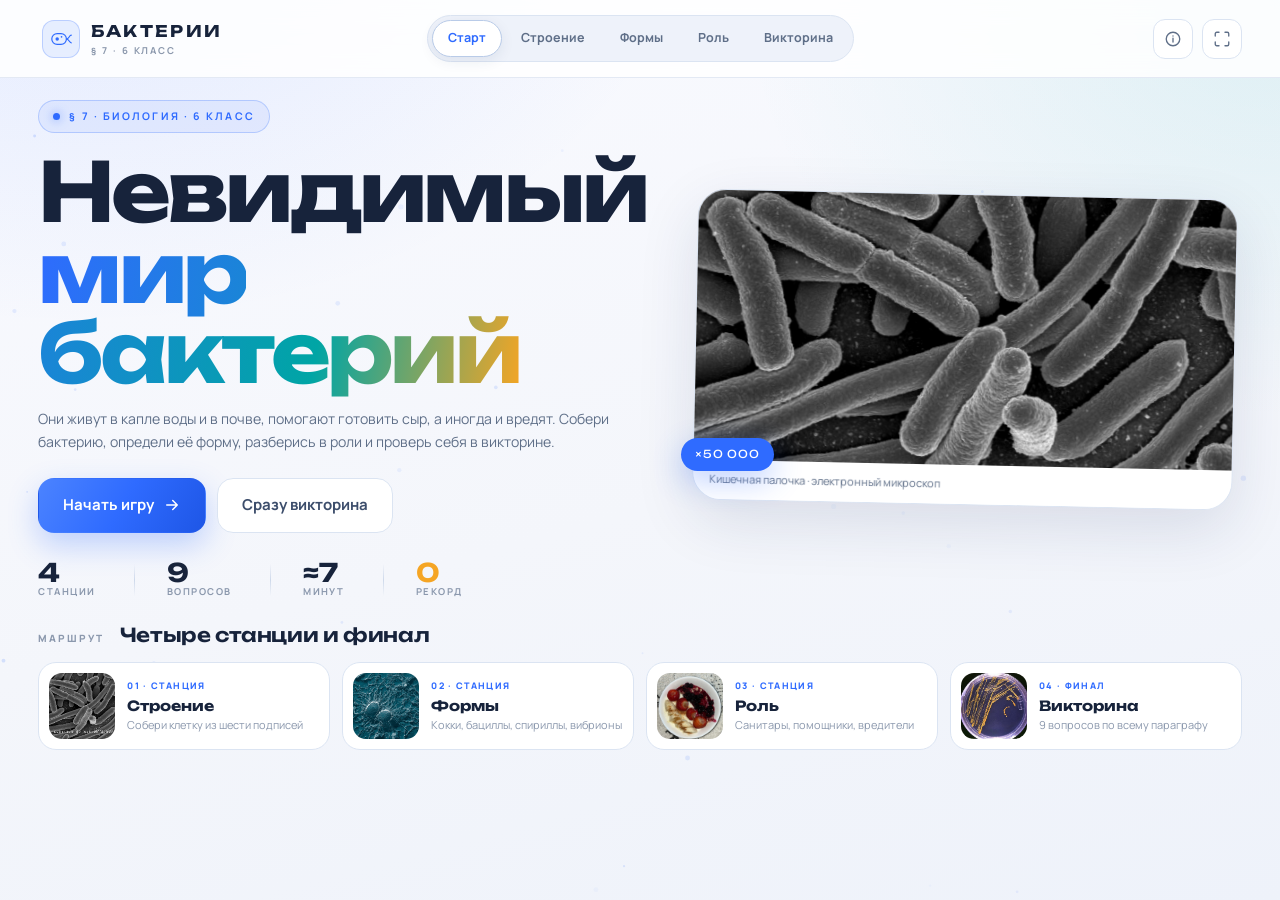
==== commit 9dfb57e5: "Recolor bacteria game and shorten to 7 minutes" ====
--- a/07-bakterii/index.html
+++ b/07-bakterii/index.html
@@ -3,7 +3,7 @@
 <head>
 <meta charset="utf-8">
 <meta name="viewport" content="width=device-width, initial-scale=1, viewport-fit=cover">
-<meta name="theme-color" content="#04100c">
+<meta name="theme-color" content="#f4f6fb">
 <meta name="description" content="Бактерии — мини-игра по § 7 учебника биологии для 6 класса: строение, формы, роль в природе и викторина на реальных микрофотографиях.">
 <title>Мир бактерий — мини-игра · § 7 · 6 класс</title>
 <link rel="icon" href="favicon.svg" type="image/svg+xml">
@@ -64,8 +64,8 @@
           </div>
           <div class="hero-stats">
             <div class="stat"><b>4</b><span>станции</span></div>
-            <div class="stat"><b>14</b><span>вопросов</span></div>
-            <div class="stat"><b>≈15</b><span>минут</span></div>
+            <div class="stat"><b>9</b><span>вопросов</span></div>
+            <div class="stat"><b>≈7</b><span>минут</span></div>
             <div class="stat best" id="bestWrap" hidden><b id="bestVal">0</b><span>рекорд</span></div>
           </div>
         </div>
@@ -84,7 +84,7 @@
           <button class="route-card" type="button" data-start="build"><img src="assets/ecoli.jpg" alt=""><span><i>01 · станция</i><b>Строение</b><small>Собери клетку из шести подписей</small></span></button>
           <button class="route-card" type="button" data-start="forms"><img src="assets/cocci.jpg" alt=""><span><i>02 · станция</i><b>Формы</b><small>Кокки, бациллы, спириллы, вибрионы</small></span></button>
           <button class="route-card" type="button" data-start="role"><img src="assets/yogurt.jpg" alt=""><span><i>03 · станция</i><b>Роль</b><small>Санитары, помощники, вредители</small></span></button>
-          <button class="route-card" type="button" data-start="quiz"><img src="assets/agar.jpg" alt=""><span><i>04 · финал</i><b>Викторина</b><small>14 вопросов по всему параграфу</small></span></button>
+          <button class="route-card" type="button" data-start="quiz"><img src="assets/agar.jpg" alt=""><span><i>04 · финал</i><b>Викторина</b><small>9 вопросов по всему параграфу</small></span></button>
         </div>
       </div>
     </section>
@@ -110,10 +110,10 @@
             <div class="cell-stage" id="cellStage">
               <svg class="cell-art" viewBox="0 0 900 460" role="img" aria-label="Схема строения бактерии">
                 <defs>
-                  <linearGradient id="cyto" x1="0" y1="0" x2="1" y2="1"><stop offset="0" stop-color="#14533c"/><stop offset="1" stop-color="#082a1f"/></linearGradient>
+                  <linearGradient id="cyto" x1="0" y1="0" x2="1" y2="1"><stop offset="0" stop-color="#dbeafe"/><stop offset="1" stop-color="#bfdbfe"/></linearGradient>
                   <filter id="glowCell" x="-30%" y="-40%" width="160%" height="180%"><feGaussianBlur stdDeviation="4" result="b"/><feMerge><feMergeNode in="b"/><feMergeNode in="SourceGraphic"/></feMerge></filter>
                 </defs>
-                <g class="leaders" fill="none" stroke="rgba(158,255,203,.28)" stroke-width="1.6" stroke-dasharray="4 7">
+                <g class="leaders" fill="none" stroke="rgba(47,107,255,.28)" stroke-width="1.6" stroke-dasharray="4 7">
                   <path data-lead="capsule" d="M300 125 L180 70"/>
                   <path data-lead="wall" d="M300 141 L180 180"/>
                   <path data-lead="membrane" d="M300 154 L180 290"/>
@@ -122,20 +122,20 @@
                   <path data-lead="flagellum" d="M770 230 L720 340"/>
                 </g>
                 <g class="flagellum-art" data-part="flagellum">
-                  <path d="M660 230 C700 230 700 186 740 186 C780 186 780 274 820 274" fill="none" stroke="#7cf5b0" stroke-width="6" stroke-linecap="round" filter="url(#glowCell)"/>
+                  <path d="M660 230 C700 230 700 186 740 186 C780 186 780 274 820 274" fill="none" stroke="#2f6bff" stroke-width="6" stroke-linecap="round" filter="url(#glowCell)"/>
                 </g>
                 <g class="bacterium">
-                  <rect x="215" y="125" width="450" height="210" rx="105" fill="rgba(124,245,176,.07)" stroke="#63d7e8" stroke-width="2" stroke-dasharray="10 8" data-part="capsule"/>
-                  <rect x="230" y="141" width="420" height="178" rx="89" fill="rgba(124,245,176,.10)" stroke="#7cf5b0" stroke-width="5" data-part="wall"/>
-                  <rect x="243" y="154" width="394" height="152" rx="76" fill="url(#cyto)" stroke="rgba(124,245,176,.55)" stroke-width="2" data-part="membrane"/>
-                  <g opacity=".55" fill="#7cf5b0">
+                  <rect x="215" y="125" width="450" height="210" rx="105" fill="rgba(47,107,255,.07)" stroke="#00a5a5" stroke-width="2" stroke-dasharray="10 8" data-part="capsule"/>
+                  <rect x="230" y="141" width="420" height="178" rx="89" fill="rgba(47,107,255,.10)" stroke="#2f6bff" stroke-width="5" data-part="wall"/>
+                  <rect x="243" y="154" width="394" height="152" rx="76" fill="url(#cyto)" stroke="rgba(47,107,255,.55)" stroke-width="2" data-part="membrane"/>
+                  <g opacity=".55" fill="#2f6bff">
                     <circle cx="330" cy="190" r="3"/><circle cx="370" cy="270" r="2.5"/><circle cx="520" cy="175" r="2.5"/><circle cx="560" cy="285" r="3"/><circle cx="610" cy="210" r="2.5"/>
                   </g>
-                  <path d="M330 230 C355 195 385 265 415 225 S475 270 505 228 S560 262 585 230" fill="none" stroke="#ffd37a" stroke-width="6" stroke-linecap="round" data-part="chromosome"/>
+                  <path d="M330 230 C355 195 385 265 415 225 S475 270 505 228 S560 262 585 230" fill="none" stroke="#f5a524" stroke-width="6" stroke-linecap="round" data-part="chromosome"/>
                   <ellipse cx="430" cy="230" rx="205" ry="82" fill="transparent" data-part="cytoplasm"/>
                 </g>
-                <circle cx="300" cy="125" r="4" fill="#63d7e8"/><circle cx="300" cy="141" r="4" fill="#7cf5b0"/><circle cx="300" cy="154" r="4" fill="#7cf5b0"/>
-                <circle cx="570" cy="205" r="4" fill="#ffd37a"/><circle cx="470" cy="235" r="4" fill="#ffd37a"/><circle cx="770" cy="230" r="4" fill="#7cf5b0"/>
+                <circle cx="300" cy="125" r="4" fill="#00a5a5"/><circle cx="300" cy="141" r="4" fill="#2f6bff"/><circle cx="300" cy="154" r="4" fill="#2f6bff"/>
+                <circle cx="570" cy="205" r="4" fill="#f5a524"/><circle cx="470" cy="235" r="4" fill="#f5a524"/><circle cx="770" cy="230" r="4" fill="#2f6bff"/>
               </svg>
               <div class="zones" id="zones"></div>
             </div>
@@ -194,7 +194,7 @@
           <div>
             <div class="badge"><span>03</span>Станция · Роль</div>
             <h2>Друг, санитар или враг?</h2>
-            <p>Распредели девять карточек по трём группам. Ошибки можно исправить до проверки.</p>
+            <p>Распредели шесть карточек по трём группам. Ошибки можно исправить до проверки.</p>
           </div>
           <div class="actions">
             <button class="btn btn-ghost btn-sm" id="roleReset" type="button">Сбросить</button>
@@ -209,7 +209,7 @@
           <div class="cycle-step"><img src="assets/silage.jpg" alt="Поле и силос"><b>Минеральные соли</b><small>снова растениям</small></div>
         </div>
         <div class="card sort-card">
-          <div class="side-head"><span class="mini-label">Распредели карточки</span><span class="count" id="roleCount">0 / 9</span></div>
+          <div class="side-head"><span class="mini-label">Распредели карточки</span><span class="count" id="roleCount">0 / 6</span></div>
           <div class="buckets" id="buckets"></div>
           <div class="tray-wrap"><span class="mini-label">Карточки</span><div class="chip-list wide" id="roleTray"></div></div>
           <div class="feedback" id="roleFeedback" hidden></div>
@@ -221,7 +221,7 @@
     <section class="view station-view quiz-view" id="view-quiz" data-view="quiz" aria-label="Викторина">
       <div class="quiz-wrap">
         <div class="quiz-top">
-          <span>Вопрос <b id="qNum">1</b> <i>/ 14</i> <em>Бактерии · § 7</em></span>
+          <span>Вопрос <b id="qNum">1</b> <i>/ 9</i> <em>Бактерии · § 7</em></span>
           <span class="score-pill">Баллы: <b id="qScore">0</b></span>
         </div>
         <div class="progress-track"><i id="qProgress"></i></div>
@@ -246,11 +246,11 @@
       <div class="card result-card">
         <div class="result-ring">
           <svg viewBox="0 0 240 240" aria-hidden="true">
-            <defs><linearGradient id="ringGrad" x1="0" y1="0" x2="1" y2="1"><stop offset="0" stop-color="#7cf5b0"/><stop offset=".6" stop-color="#2ed487"/><stop offset="1" stop-color="#ffd37a"/></linearGradient></defs>
-            <circle cx="120" cy="120" r="96" fill="none" stroke="rgba(158,255,203,.10)" stroke-width="12"/>
+            <defs><linearGradient id="ringGrad" x1="0" y1="0" x2="1" y2="1"><stop offset="0" stop-color="#2f6bff"/><stop offset=".6" stop-color="#00a5a5"/><stop offset="1" stop-color="#f5a524"/></linearGradient></defs>
+            <circle cx="120" cy="120" r="96" fill="none" stroke="rgba(47,107,255,.10)" stroke-width="12"/>
             <circle class="ring-fill" id="ringFill" cx="120" cy="120" r="96" fill="none" stroke="url(#ringGrad)" stroke-width="12" stroke-linecap="round" transform="rotate(-90 120 120)"/>
           </svg>
-          <div class="ring-text"><b id="resultPct">0%</b><span><span id="resultCorrect">0</span> из 14</span></div>
+          <div class="ring-text"><b id="resultPct">0%</b><span><span id="resultCorrect">0</span> из 9</span></div>
         </div>
         <div class="eyebrow"><span></span>Викторина завершена</div>
         <h2 id="resultTitle">Отличная работа!</h2>
--- a/07-bakterii/styles.css
+++ b/07-bakterii/styles.css
@@ -1,20 +1,21 @@
 /* =========================================================
    БАКТЕРИИ · мини-игра по § 7 (6 класс)
+   Светлая лабораторная тема: синий / бирюзовый / янтарь
    ========================================================= */
 :root{
-  --bg:#04100c;
-  --surface:rgba(11,33,25,.72);
-  --line:rgba(158,255,203,.14);
-  --line-strong:rgba(158,255,203,.3);
-  --text:#eefaf3;
-  --muted:#91b2a3;
-  --muted-2:#6d8c7e;
-  --accent:#7cf5b0;
-  --cyan:#63d7e8;
-  --gold:#ffd37a;
-  --danger:#ff8291;
+  --bg:#f4f6fb;
+  --surface:#ffffff;
+  --line:#dbe4f2;
+  --line-strong:#b9cbe8;
+  --text:#17233b;
+  --muted:#5f6f88;
+  --muted-2:#8b98ad;
+  --accent:#2f6bff;
+  --cyan:#00a5a5;
+  --gold:#f5a524;
+  --danger:#e5484d;
   --radius:26px;
-  --shadow:0 28px 80px rgba(0,0,0,.42);
+  --shadow:0 20px 60px rgba(23,45,90,.12);
   --font-body:"Manrope","Segoe UI",system-ui,-apple-system,Arial,sans-serif;
   --font-display:"Unbounded","Manrope","Segoe UI",system-ui,sans-serif;
 }
@@ -24,14 +25,14 @@
 body{
   margin:0;color:var(--text);font-family:var(--font-body);font-size:16px;line-height:1.5;
   background:
-    radial-gradient(1000px 700px at 8% -10%,rgba(35,150,103,.2),transparent 62%),
-    radial-gradient(900px 700px at 100% 0%,rgba(30,120,135,.14),transparent 60%),
-    linear-gradient(165deg,#05140f 0%,var(--bg) 55%,#030b08 100%);
+    radial-gradient(1000px 700px at 6% -12%,rgba(47,107,255,.12),transparent 62%),
+    radial-gradient(900px 700px at 100% 0%,rgba(0,165,165,.10),transparent 60%),
+    linear-gradient(165deg,#f9faff 0%,var(--bg) 55%,#eef2fa 100%);
   overflow:hidden;-webkit-font-smoothing:antialiased;
 }
 button{font:inherit;color:inherit}
 h1,h2,h3,p,figure{margin:0}
-::selection{background:rgba(124,245,176,.3);color:#fff}
+::selection{background:rgba(47,107,255,.22);color:#101c33}
 .bg{position:fixed;inset:0;width:100%;height:100%;z-index:0;pointer-events:none;opacity:.5}
 #app{position:relative;z-index:2;height:100vh;height:100dvh;display:flex;flex-direction:column;min-height:0}
 
@@ -39,28 +40,28 @@
 .topbar{
   flex:0 0 auto;height:78px;padding:0 clamp(16px,3vw,52px);
   display:grid;grid-template-columns:1fr auto 1fr;align-items:center;gap:16px;
-  border-bottom:1px solid rgba(158,255,203,.08);
-  background:linear-gradient(180deg,rgba(4,16,12,.8),rgba(4,16,12,.2));
+  border-bottom:1px solid #e3e9f4;
+  background:rgba(255,255,255,.86);
   backdrop-filter:blur(14px);-webkit-backdrop-filter:blur(14px);z-index:10;
 }
 .brand{
   justify-self:start;display:flex;align-items:center;gap:11px;
   background:none;border:0;padding:6px 4px;cursor:pointer;text-align:left;border-radius:12px;
 }
-.brand-mark{width:38px;height:38px;display:grid;place-items:center;border-radius:12px;color:var(--accent);background:rgba(124,245,176,.09);border:1px solid rgba(124,245,176,.22)}
+.brand-mark{width:38px;height:38px;display:grid;place-items:center;border-radius:12px;color:var(--accent);background:rgba(47,107,255,.1);border:1px solid rgba(47,107,255,.24)}
 .brand-mark svg{width:26px;height:26px}
 .brand-copy{display:flex;flex-direction:column;gap:1px}
-.brand-copy b{font-family:var(--font-display);font-size:16px;letter-spacing:.15em}
+.brand-copy b{font-family:var(--font-display);font-size:16px;letter-spacing:.15em;color:var(--text)}
 .brand-copy i{font-style:normal;font-size:9.5px;font-weight:700;letter-spacing:.2em;text-transform:uppercase;color:var(--muted-2)}
-.brand:hover .brand-mark{background:rgba(124,245,176,.16)}
+.brand:hover .brand-mark{background:rgba(47,107,255,.17)}
 .brand:focus-visible,.icon-btn:focus-visible,.nav button:focus-visible{outline:2px solid var(--accent);outline-offset:3px}
-.nav{display:flex;gap:3px;padding:4px;border:1px solid var(--line);border-radius:999px;background:rgba(8,26,20,.6)}
+.nav{display:flex;gap:3px;padding:4px;border:1px solid var(--line);border-radius:999px;background:#eef2fa}
 .nav button{border:1px solid transparent;background:none;color:var(--muted);font-size:12.5px;font-weight:700;padding:8px 15px;border-radius:999px;cursor:pointer;white-space:nowrap;transition:.2s}
-.nav button:hover{color:var(--text);background:rgba(255,255,255,.045)}
-.nav button.active{color:var(--accent);background:rgba(124,245,176,.11);border-color:rgba(124,245,176,.2)}
+.nav button:hover{color:var(--text);background:rgba(47,107,255,.06)}
+.nav button.active{color:var(--accent);background:#fff;border-color:var(--line-strong);box-shadow:0 4px 14px rgba(23,45,90,.08)}
 .top-actions{justify-self:end;display:flex;gap:9px}
-.icon-btn{width:40px;height:40px;display:grid;place-items:center;border-radius:12px;border:1px solid var(--line);background:rgba(10,32,25,.55);color:var(--muted);cursor:pointer;transition:.2s}
-.icon-btn:hover{color:var(--accent);border-color:var(--line-strong);background:rgba(124,245,176,.08)}
+.icon-btn{width:40px;height:40px;display:grid;place-items:center;border-radius:12px;border:1px solid var(--line);background:#fff;color:var(--muted);cursor:pointer;transition:.2s}
+.icon-btn:hover{color:var(--accent);border-color:var(--line-strong);background:#f4f8ff}
 .icon-btn svg{width:18px;height:18px}
 .icon-btn .ico-out{display:none}
 .icon-btn.full .ico-in{display:none}
@@ -71,33 +72,33 @@
 .view{position:absolute;inset:0;opacity:0;visibility:hidden;pointer-events:none;transform:scale(.995);transition:opacity .35s,transform .35s,visibility .35s;overflow:auto;padding:clamp(16px,2.4vh,32px) clamp(16px,3vw,52px)}
 .view.active{opacity:1;visibility:visible;pointer-events:auto;transform:none}
 .view::-webkit-scrollbar{width:9px}
-.view::-webkit-scrollbar-thumb{background:rgba(124,245,176,.2);border-radius:99px;border:3px solid transparent;background-clip:padding-box}
+.view::-webkit-scrollbar-thumb{background:#c9d5e8;border-radius:99px;border:3px solid transparent;background-clip:padding-box}
 
 /* ---------- общие ---------- */
 .mini-label{font-size:10px;font-weight:800;letter-spacing:.19em;text-transform:uppercase;color:var(--muted-2)}
-.eyebrow{display:inline-flex;align-items:center;gap:9px;font-size:10.5px;font-weight:700;letter-spacing:.2em;text-transform:uppercase;color:var(--accent);border:1px solid rgba(124,245,176,.2);background:rgba(124,245,176,.055);padding:8px 14px;border-radius:999px}
-.eyebrow span{width:7px;height:7px;border-radius:50%;background:var(--accent);box-shadow:0 0 12px var(--accent)}
-.grad{background:linear-gradient(100deg,#d9ffe9,#7cf5b0 45%,#63d7e8);-webkit-background-clip:text;background-clip:text;color:transparent}
+.eyebrow{display:inline-flex;align-items:center;gap:9px;font-size:10.5px;font-weight:700;letter-spacing:.2em;text-transform:uppercase;color:var(--accent);border:1px solid rgba(47,107,255,.25);background:rgba(47,107,255,.07);padding:8px 14px;border-radius:999px}
+.eyebrow span{width:7px;height:7px;border-radius:50%;background:var(--accent);box-shadow:0 0 10px rgba(47,107,255,.6)}
+.grad{background:linear-gradient(100deg,#2f6bff,#00a5a5 70%,#f5a524);-webkit-background-clip:text;background-clip:text;color:transparent}
 .lead{color:var(--muted);font-size:clamp(14px,1.1vw,17px);line-height:1.65;max-width:620px}
-.btn{display:inline-flex;align-items:center;justify-content:center;gap:9px;border-radius:14px;border:1px solid var(--line);background:rgba(12,36,28,.65);padding:12px 19px;font-size:14px;font-weight:700;cursor:pointer;transition:.18s;white-space:nowrap}
+.btn{display:inline-flex;align-items:center;justify-content:center;gap:9px;border-radius:14px;border:1px solid var(--line);background:#fff;padding:12px 19px;font-size:14px;font-weight:700;cursor:pointer;transition:.18s;white-space:nowrap;color:var(--text)}
 .btn svg{width:18px;height:18px}
-.btn:hover{transform:translateY(-2px);border-color:var(--line-strong);background:rgba(18,48,37,.8)}
+.btn:hover{transform:translateY(-2px);border-color:var(--line-strong);background:#f8faff}
 .btn:active{transform:none}
 .btn:focus-visible{outline:2px solid var(--accent);outline-offset:3px}
-.btn-primary{background:linear-gradient(120deg,#b6ffd5,#7cf5b0 48%,#4ee6a0);border-color:transparent;color:#032015;box-shadow:0 12px 34px rgba(46,212,135,.22)}
-.btn-primary:hover{filter:brightness(1.06)}
-.btn-primary:disabled{opacity:.32;cursor:not-allowed;transform:none;box-shadow:none;filter:none}
-.btn-ghost{background:rgba(255,255,255,.02);color:#d6e9df}
-.btn-ghost:hover{background:rgba(124,245,176,.07);color:var(--accent)}
+.btn-primary{background:linear-gradient(120deg,#4b83ff,#2f6bff 50%,#1e56e6);border-color:transparent;color:#fff;box-shadow:0 12px 30px rgba(47,107,255,.28)}
+.btn-primary:hover{filter:brightness(1.06);box-shadow:0 16px 38px rgba(47,107,255,.34)}
+.btn-primary:disabled{opacity:.4;cursor:not-allowed;transform:none;box-shadow:none;filter:none}
+.btn-ghost{background:#fff;color:#3c4d6b}
+.btn-ghost:hover{background:#eef4ff;color:var(--accent)}
 .btn-lg{padding:15px 24px;border-radius:16px;font-size:15px}
 .btn-sm{padding:9px 15px;font-size:12.5px;border-radius:11px}
-.card{border-radius:22px;border:1px solid var(--line);background:linear-gradient(160deg,rgba(12,37,28,.78),rgba(6,22,17,.72));box-shadow:inset 0 1px 0 rgba(255,255,255,.035)}
-.count{font-family:var(--font-display);font-size:12px;color:var(--accent);padding:4px 10px;border-radius:999px;border:1px solid rgba(124,245,176,.18);background:rgba(124,245,176,.06)}
+.card{border-radius:22px;border:1px solid var(--line);background:linear-gradient(160deg,#ffffff,#f9fbff);box-shadow:0 8px 30px rgba(23,45,90,.06),inset 0 1px 0 rgba(255,255,255,.9)}
+.count{font-family:var(--font-display);font-size:12px;color:var(--accent);padding:4px 10px;border-radius:999px;border:1px solid rgba(47,107,255,.2);background:rgba(47,107,255,.07)}
 .side-head{display:flex;align-items:center;justify-content:space-between;gap:10px}
 .actions{display:flex;gap:9px;flex-wrap:wrap}
 .actions.end{align-items:center;justify-content:space-between;gap:14px;margin-top:clamp(16px,2.4vh,26px)}
 .kbd-hint{font-size:11px;color:var(--muted-2)}
-kbd{display:inline-grid;place-items:center;min-width:19px;height:19px;padding:0 4px;border:1px solid var(--line);border-bottom-width:2px;border-radius:5px;background:rgba(255,255,255,.035);font-family:var(--font-body);font-size:10px;font-weight:700;color:var(--muted)}
+kbd{display:inline-grid;place-items:center;min-width:19px;height:19px;padding:0 4px;border:1px solid var(--line);border-bottom-width:2px;border-radius:5px;background:#f5f8fe;font-family:var(--font-body);font-size:10px;font-weight:700;color:var(--muted)}
 
 /* ---------- старт ---------- */
 .home-view{display:flex;flex-direction:column;gap:clamp(16px,2.4vh,30px)}
@@ -107,26 +108,26 @@
 .hero-stats{display:flex;gap:clamp(18px,3vw,42px);margin-top:clamp(20px,3vh,36px)}
 .stat{position:relative;display:flex;flex-direction:column}
 .stat + .stat{padding-left:clamp(16px,2.6vw,38px)}
-.stat + .stat::before{content:"";position:absolute;left:0;top:4px;bottom:4px;width:1px;background:linear-gradient(transparent,rgba(158,255,203,.2),transparent)}
+.stat + .stat::before{content:"";position:absolute;left:0;top:4px;bottom:4px;width:1px;background:linear-gradient(transparent,#cdd8ea,transparent)}
 .stat b{font-family:var(--font-display);font-size:clamp(21px,2vw,30px);line-height:1}
 .stat span{font-size:9.5px;font-weight:700;letter-spacing:.15em;text-transform:uppercase;color:var(--muted-2)}
 .stat.best b{color:var(--gold)}
 .hero-art{position:relative;justify-self:center;width:min(100%,540px)}
-.hero-photo{overflow:hidden;border-radius:28px;border:1px solid rgba(158,255,203,.18);box-shadow:var(--shadow),0 0 60px rgba(124,245,176,.08);transform:rotate(1.2deg)}
-.hero-photo img{display:block;width:100%;height:clamp(230px,30vh,380px);object-fit:cover;filter:contrast(1.05) saturate(.95)}
-.hero-photo figcaption{padding:11px 16px;font-size:11px;color:var(--muted);background:rgba(6,22,17,.9)}
-.hero-stamp{position:absolute;left:-14px;bottom:34px;padding:8px 14px;border-radius:999px;background:rgba(124,245,176,.92);color:#06291b;font-family:var(--font-display);font-size:11px;letter-spacing:.08em;box-shadow:0 10px 30px rgba(0,0,0,.35)}
+.hero-photo{overflow:hidden;border-radius:28px;border:1px solid var(--line);box-shadow:var(--shadow);transform:rotate(1.2deg);background:#fff}
+.hero-photo img{display:block;width:100%;height:clamp(230px,30vh,380px);object-fit:cover;filter:contrast(1.04)}
+.hero-photo figcaption{padding:11px 16px;font-size:11px;color:var(--muted);background:#fff}
+.hero-stamp{position:absolute;left:-14px;bottom:34px;padding:8px 14px;border-radius:999px;background:var(--accent);color:#fff;font-family:var(--font-display);font-size:11px;letter-spacing:.08em;box-shadow:0 10px 30px rgba(47,107,255,.3)}
 .route{width:100%;max-width:1500px;margin:0 auto}
 .route-head{display:flex;align-items:baseline;gap:16px;margin-bottom:12px}
 .route-head h2{font-family:var(--font-display);font-size:clamp(16px,1.5vw,22px);font-weight:600;letter-spacing:-.02em}
 .route-grid{display:grid;grid-template-columns:repeat(4,minmax(0,1fr));gap:12px}
-.route-card{display:flex;align-items:center;gap:12px;padding:10px;border-radius:18px;border:1px solid var(--line);background:rgba(10,31,24,.6);cursor:pointer;text-align:left;transition:.2s;min-width:0}
-.route-card:hover{transform:translateY(-3px);border-color:rgba(124,245,176,.4);background:rgba(14,44,33,.75)}
+.route-card{display:flex;align-items:center;gap:12px;padding:10px;border-radius:18px;border:1px solid var(--line);background:#fff;cursor:pointer;text-align:left;transition:.2s;min-width:0}
+.route-card:hover{transform:translateY(-3px);border-color:rgba(47,107,255,.45);box-shadow:0 12px 28px rgba(23,45,90,.1)}
 .route-card:focus-visible{outline:2px solid var(--accent);outline-offset:2px}
 .route-card img{width:66px;height:66px;border-radius:13px;object-fit:cover;flex:0 0 auto}
 .route-card span{display:flex;flex-direction:column;min-width:0}
 .route-card i{font-style:normal;font-size:9px;font-weight:800;letter-spacing:.15em;text-transform:uppercase;color:var(--accent)}
-.route-card b{font-family:var(--font-display);font-size:14px;margin:2px 0}
+.route-card b{font-family:var(--font-display);font-size:14px;margin:2px 0;color:var(--text)}
 .route-card small{font-size:11px;color:var(--muted-2);line-height:1.35}
 
 /* ---------- станции ---------- */
@@ -134,15 +135,15 @@
 .wrap{width:100%;max-width:1480px;margin:0 auto;display:flex;flex-direction:column;gap:clamp(12px,1.8vh,20px)}
 .station-head{display:flex;align-items:flex-end;justify-content:space-between;gap:20px;flex-wrap:wrap}
 .badge{display:inline-flex;align-items:center;gap:8px;font-size:10px;font-weight:800;letter-spacing:.16em;text-transform:uppercase;color:var(--muted-2);margin-bottom:7px}
-.badge span{font-family:var(--font-display);font-size:10px;color:#06291b;background:var(--accent);border-radius:7px;padding:3px 7px}
+.badge span{font-family:var(--font-display);font-size:10px;color:#fff;background:var(--accent);border-radius:7px;padding:3px 7px}
 .station-head h2{font-family:var(--font-display);font-size:clamp(23px,2.5vw,38px);font-weight:600;letter-spacing:-.03em;line-height:1.1}
 .station-head p{color:var(--muted);font-size:12.5px;margin-top:6px;max-width:780px}
 .score-box,.form-head .count{flex:0 0 auto}
 .score-box{display:flex;flex-direction:column;align-items:flex-end;gap:2px}
 .score-box span{font-size:9.5px;font-weight:800;letter-spacing:.16em;text-transform:uppercase;color:var(--muted-2)}
 .score-box b{font-family:var(--font-display);font-size:22px;color:var(--accent)}
-.feedback{display:flex;align-items:center;gap:12px;padding:12px 18px;border-radius:15px;border:1px solid rgba(124,245,176,.3);background:rgba(124,245,176,.08);color:#d9f7e7;font-size:13.5px;font-weight:600;animation:appear .3s both}
-.feedback.error{border-color:rgba(255,130,145,.35);background:rgba(255,130,145,.08);color:#ffd7dc}
+.feedback{display:flex;align-items:center;gap:12px;padding:12px 18px;border-radius:15px;border:1px solid #a9dfc0;background:#eaf8ef;color:#17653c;font-size:13.5px;font-weight:600;animation:appear .3s both}
+.feedback.error{border-color:#f2b9bd;background:#fff0f1;color:#a32b33}
 .feedback[hidden],.explain[hidden],.q-photo[hidden]{display:none}
 @keyframes appear{from{opacity:0;transform:translateY(6px)}to{opacity:1;transform:none}}
 
@@ -151,77 +152,77 @@
 .stage-card{padding:14px 16px 16px}
 .card-head{display:flex;align-items:center;justify-content:space-between;font-size:10px;font-weight:800;letter-spacing:.16em;text-transform:uppercase;color:var(--muted-2);margin-bottom:8px}
 .card-head span{display:flex;align-items:center;gap:8px}
-.card-head i{width:7px;height:7px;border-radius:50%;background:var(--accent);box-shadow:0 0 10px var(--accent)}
-.cell-stage{position:relative;width:100%;max-width:980px;margin:0 auto;aspect-ratio:900/460;border-radius:18px;overflow:hidden;border:1px solid rgba(158,255,203,.1);background:radial-gradient(600px 340px at 45% 50%,rgba(48,170,125,.1),transparent 70%),linear-gradient(160deg,rgba(10,32,25,.55),rgba(5,18,14,.7))}
+.card-head i{width:7px;height:7px;border-radius:50%;background:var(--accent);box-shadow:0 0 8px rgba(47,107,255,.6)}
+.cell-stage{position:relative;width:100%;max-width:980px;margin:0 auto;aspect-ratio:900/460;border-radius:18px;overflow:hidden;border:1px solid var(--line);background:radial-gradient(600px 340px at 45% 50%,rgba(47,107,255,.09),transparent 70%),linear-gradient(160deg,#fafcff,#eef3fc)}
 .cell-art{position:absolute;inset:0;width:100%;height:100%;display:block}
 .cell-art [data-part]{transition:opacity .25s,filter .25s}
 .cell-art [data-part].faded{opacity:.28}
-.zone{position:absolute;transform:translate(-50%,-50%);min-width:112px;padding:9px 13px;border-radius:12px;border:1px dashed rgba(158,255,203,.4);background:rgba(7,25,19,.86);color:var(--accent);font-size:12px;font-weight:800;cursor:pointer;transition:.18s;text-align:center;z-index:2}
-.zone:hover,.zone.selected{border-style:solid;border-color:var(--accent);background:rgba(124,245,176,.14)}
-.zone.filled{border-style:solid;border-color:rgba(124,245,176,.55);background:rgba(10,46,34,.96);color:#eafdf3}
-.zone.correct{border-color:var(--accent);background:rgba(124,245,176,.18)}
-.zone.wrong{border-color:var(--danger);background:rgba(255,130,145,.16);color:#ffd7dc}
-.zone.drag-over{border-color:var(--accent);background:rgba(124,245,176,.25);box-shadow:0 0 22px rgba(124,245,176,.35)}
+.zone{position:absolute;transform:translate(-50%,-50%);min-width:112px;padding:9px 13px;border-radius:12px;border:1px dashed #9db4dc;background:rgba(255,255,255,.96);color:var(--accent);font-size:12px;font-weight:800;cursor:pointer;transition:.18s;text-align:center;z-index:2}
+.zone:hover,.zone.selected{border-style:solid;border-color:var(--accent);background:#eaf1ff}
+.zone.filled{border-style:solid;border-color:rgba(47,107,255,.55);background:#fff;color:var(--text)}
+.zone.correct{border-color:#2fbf75;background:#e9f8ef;color:#17653c}
+.zone.wrong{border-color:var(--danger);background:#fff0f1;color:#a32b33}
+.zone.drag-over{border-color:var(--accent);background:#e2ecff;box-shadow:0 0 18px rgba(47,107,255,.22)}
 .zone:focus-visible{outline:2px solid var(--accent);outline-offset:2px}
-.caption{min-height:36px;display:flex;align-items:center;padding:8px 12px;margin-top:8px;border-radius:11px;border:1px solid rgba(158,255,203,.08);background:rgba(8,26,20,.45);color:var(--muted);font-size:12px}
+.caption{min-height:36px;display:flex;align-items:center;padding:8px 12px;margin-top:8px;border-radius:11px;border:1px solid var(--line);background:#f7f9fe;color:var(--muted);font-size:12px}
 .caption b{color:var(--accent)}
-.micro-inset{display:flex;align-items:center;gap:11px;margin-top:10px;padding:8px;border-radius:14px;border:1px solid rgba(158,255,203,.09);background:rgba(6,20,15,.45)}
+.micro-inset{display:flex;align-items:center;gap:11px;margin-top:10px;padding:8px;border-radius:14px;border:1px solid var(--line);background:#f9faff}
 .micro-inset img{width:74px;height:56px;object-fit:cover;border-radius:9px}
 .micro-inset figcaption{font-size:11px;color:var(--muted-2)}
 .side-card{padding:15px;display:flex;flex-direction:column;gap:12px}
 .chip-list{display:flex;flex-direction:column;gap:7px;min-height:40px}
 .chip-list.wide{flex-direction:row;flex-wrap:wrap}
-.chip{display:inline-flex;align-items:center;gap:7px;padding:9px 13px;border-radius:999px;border:1px solid rgba(158,255,203,.22);background:rgba(15,45,35,.85);color:#dff5e9;font-size:12px;font-weight:700;cursor:grab;user-select:none;-webkit-user-select:none;touch-action:none;transition:.16s}
+.chip{display:inline-flex;align-items:center;gap:7px;padding:9px 13px;border-radius:999px;border:1px solid #c9d8f5;background:#eef3ff;color:#22345c;font-size:12px;font-weight:700;cursor:grab;user-select:none;-webkit-user-select:none;touch-action:none;transition:.16s}
 .chip::before{content:"";width:5px;height:5px;border-radius:50%;background:var(--accent);flex:0 0 auto}
-.chip:hover{border-color:rgba(124,245,176,.6);background:rgba(20,60,46,.95)}
-.chip.selected{border-color:var(--accent);background:rgba(124,245,176,.16);box-shadow:0 0 20px rgba(124,245,176,.2)}
+.chip:hover{border-color:var(--accent);background:#e3ecff}
+.chip.selected{border-color:var(--accent);background:#dce8ff;box-shadow:0 0 0 3px rgba(47,107,255,.12)}
 .chip.used,.chip.placed-hide{display:none}
 .chip:focus-visible{outline:2px solid var(--accent);outline-offset:2px}
-.chip.correct{border-color:var(--accent);background:rgba(124,245,176,.14)}
-.chip.wrong{border-color:var(--danger);background:rgba(255,130,145,.12)}
+.chip.correct{border-color:#2fbf75;background:#e9f8ef;color:#17653c}
+.chip.wrong{border-color:var(--danger);background:#fff0f1;color:#a32b33}
 .hint{display:flex;flex-direction:column;gap:5px;font-size:10.5px;color:var(--muted-2)}
 .hint span{display:flex;align-items:center;gap:8px}
 .hint i{width:6px;height:6px;border-radius:50%;background:var(--accent)}
 .hint i.amber{background:var(--gold)}
-.fact{padding:12px 14px;border-radius:14px;border:1px solid rgba(255,211,122,.18);background:rgba(255,211,122,.05)}
-.fact span{font-size:9px;font-weight:800;letter-spacing:.18em;text-transform:uppercase;color:var(--gold)}
-.fact p{font-size:11.5px;line-height:1.5;color:#cbdcd2;margin-top:5px}
-.fact b{color:#ffe9c2}
+.fact{padding:12px 14px;border-radius:14px;border:1px solid #f2dfae;background:#fff9e9}
+.fact span{font-size:9px;font-weight:800;letter-spacing:.18em;text-transform:uppercase;color:#b67b11}
+.fact p{font-size:11.5px;line-height:1.5;color:#6d5a35;margin-top:5px}
+.fact b{color:#8a5c05}
 
 /* ---------- формы ---------- */
 .gallery{display:grid;grid-template-columns:repeat(4,minmax(0,1fr));gap:11px}
-.gallery-card{position:relative;padding:8px;border-radius:17px;border:1px solid var(--line);background:rgba(10,31,24,.6);overflow:hidden;min-width:0}
-.gallery-card img{width:100%;height:clamp(80px,11vh,130px);object-fit:cover;border-radius:11px;filter:saturate(.9)}
-.gallery-card b{display:block;font-family:var(--font-display);font-size:12px;margin-top:7px}
+.gallery-card{position:relative;padding:8px;border-radius:17px;border:1px solid var(--line);background:#fff;overflow:hidden;min-width:0}
+.gallery-card img{width:100%;height:clamp(80px,11vh,130px);object-fit:cover;border-radius:11px}
+.gallery-card b{display:block;font-family:var(--font-display);font-size:12px;margin-top:7px;color:var(--text)}
 .gallery-card small{font-size:10px;color:var(--muted-2)}
-.gallery-card.active{border-color:rgba(124,245,176,.55);box-shadow:0 0 24px rgba(124,245,176,.12)}
-.gallery-card.active::after{content:"смотри";position:absolute;right:13px;top:13px;font-size:8px;font-weight:800;letter-spacing:.14em;text-transform:uppercase;color:#06291b;background:var(--accent);padding:4px 8px;border-radius:999px}
+.gallery-card.active{border-color:rgba(47,107,255,.6);box-shadow:0 0 0 3px rgba(47,107,255,.09)}
+.gallery-card.active::after{content:"смотри";position:absolute;right:13px;top:13px;font-size:8px;font-weight:800;letter-spacing:.14em;text-transform:uppercase;color:#fff;background:var(--accent);padding:4px 8px;border-radius:999px}
 .form-lab{display:grid;grid-template-columns:minmax(0,1.1fr) minmax(240px,.55fr);gap:clamp(12px,1.6vw,22px);align-items:start}
 .form-card{padding:clamp(14px,1.8vw,24px)}
 .form-head{display:flex;align-items:center;justify-content:space-between;margin-bottom:12px}
 .form-head .mini-label{display:flex;align-items:center;gap:8px;color:var(--accent)}
-.form-head .mini-label i{width:7px;height:7px;border-radius:50%;background:var(--accent);box-shadow:0 0 10px var(--accent)}
+.form-head .mini-label i{width:7px;height:7px;border-radius:50%;background:var(--accent);box-shadow:0 0 8px rgba(47,107,255,.6)}
 .form-photo{position:relative;width:100%;height:clamp(150px,22vh,260px);border-radius:16px;overflow:hidden;border:1px solid var(--line)}
 .form-photo img{width:100%;height:100%;object-fit:cover;display:block}
-.form-photo span{position:absolute;right:12px;top:12px;width:34px;height:34px;display:grid;place-items:center;border-radius:50%;background:rgba(6,22,17,.85);border:1px solid var(--line-strong);font-family:var(--font-display);font-size:13px;color:var(--accent)}
+.form-photo span{position:absolute;right:12px;top:12px;width:34px;height:34px;display:grid;place-items:center;border-radius:50%;background:rgba(255,255,255,.94);border:1px solid var(--line-strong);font-family:var(--font-display);font-size:13px;color:var(--accent)}
 .form-card h3{font-family:var(--font-display);font-size:clamp(17px,1.6vw,24px);font-weight:600;margin-top:14px;letter-spacing:-.02em}
 .options{display:grid;grid-template-columns:1fr 1fr;gap:10px;margin-top:16px}
 .options.compact{gap:8px}
-.option{display:flex;align-items:center;gap:12px;padding:12px 14px;border-radius:13px;border:1px solid var(--line);background:rgba(255,255,255,.022);color:#e2f4ea;font-size:13.5px;font-weight:700;cursor:pointer;transition:.16s;text-align:left;min-height:48px}
-.option:hover:not(:disabled){transform:translateY(-2px);border-color:rgba(124,245,176,.4);background:rgba(124,245,176,.06)}
+.option{display:flex;align-items:center;gap:12px;padding:12px 14px;border-radius:13px;border:1px solid var(--line);background:#f9fbff;color:#243354;font-size:13.5px;font-weight:700;cursor:pointer;transition:.16s;text-align:left;min-height:48px}
+.option:hover:not(:disabled){transform:translateY(-2px);border-color:rgba(47,107,255,.45);background:#f0f5ff}
 .option:focus-visible{outline:2px solid var(--accent);outline-offset:2px}
 .option:disabled{cursor:default}
-.option-letter{flex:0 0 auto;width:30px;height:30px;display:grid;place-items:center;border-radius:9px;border:1px solid rgba(124,245,176,.2);background:rgba(124,245,176,.07);color:var(--accent);font-family:var(--font-display);font-size:11px}
-.option.correct{border-color:rgba(124,245,176,.75);background:rgba(124,245,176,.12)}
-.option.correct .option-letter{background:var(--accent);color:#032015;border-color:transparent}
-.option.wrong{border-color:rgba(255,130,145,.65);background:rgba(255,130,145,.1)}
-.option.wrong .option-letter{background:var(--danger);color:#26060a;border-color:transparent}
-.option.dim{opacity:.42}
-.explain{margin-top:14px;padding:12px 15px;border-left:3px solid var(--accent);border-radius:0 12px 12px 0;background:rgba(124,245,176,.055);color:#c8e7d8;font-size:12.5px;line-height:1.6;animation:appear .3s both}
+.option-letter{flex:0 0 auto;width:30px;height:30px;display:grid;place-items:center;border-radius:9px;border:1px solid rgba(47,107,255,.25);background:#eaf1ff;color:var(--accent);font-family:var(--font-display);font-size:11px}
+.option.correct{border-color:#2fbf75;background:#e9f8ef}
+.option.correct .option-letter{background:#2fbf75;color:#fff;border-color:transparent}
+.option.wrong{border-color:var(--danger);background:#fff0f1}
+.option.wrong .option-letter{background:var(--danger);color:#fff;border-color:transparent}
+.option.dim{opacity:.45}
+.explain{margin-top:14px;padding:12px 15px;border-left:3px solid var(--accent);border-radius:0 12px 12px 0;background:#eef4ff;color:#405473;font-size:12.5px;line-height:1.6;animation:appear .3s both}
 .explain b{color:var(--accent)}
 .form-notes{padding:16px}
 .form-notes h3{font-family:var(--font-display);font-size:15px;margin-bottom:12px}
-.note-row{display:flex;align-items:center;gap:10px;padding:7px 0;border-bottom:1px solid rgba(158,255,203,.07)}
+.note-row{display:flex;align-items:center;gap:10px;padding:7px 0;border-bottom:1px solid #edf1f8}
 .note-row img{width:44px;height:38px;object-fit:cover;border-radius:8px}
 .note-row span{display:flex;flex-direction:column}
 .note-row b{font-size:12.5px}
@@ -230,22 +231,22 @@
 
 /* ---------- роль ---------- */
 .cycle{display:grid;grid-template-columns:1fr auto 1fr auto 1fr;gap:12px;align-items:center}
-.cycle-step{display:flex;align-items:center;gap:12px;padding:9px 13px;border-radius:16px;border:1px solid var(--line);background:rgba(10,31,24,.55);min-width:0}
+.cycle-step{display:flex;align-items:center;gap:12px;padding:9px 13px;border-radius:16px;border:1px solid var(--line);background:#fff;min-width:0}
 .cycle-step img{width:62px;height:52px;object-fit:cover;border-radius:10px;flex:0 0 auto}
 .cycle-step b{font-family:var(--font-display);font-size:12px;display:block}
 .cycle-step small{font-size:10px;color:var(--muted-2)}
 .cycle-arrow{color:var(--accent);font-size:20px;font-weight:800}
 .sort-card{padding:15px;display:flex;flex-direction:column;gap:12px}
 .buckets{display:grid;grid-template-columns:repeat(3,minmax(0,1fr));gap:12px}
-.bucket{display:flex;flex-direction:column;gap:9px;padding:12px;border-radius:17px;border:1px solid var(--line);background:rgba(6,22,17,.4);min-height:190px}
+.bucket{display:flex;flex-direction:column;gap:9px;padding:12px;border-radius:17px;border:1px solid var(--line);background:#f8faff;min-height:190px}
 .bucket-head{display:flex;align-items:center;gap:10px}
-.bucket-icon{width:34px;height:34px;display:grid;place-items:center;border-radius:10px;background:rgba(124,245,176,.1);font-size:17px;flex:0 0 auto}
-.bucket-head b{font-family:var(--font-display);font-size:12px;display:block}
+.bucket-icon{width:34px;height:34px;display:grid;place-items:center;border-radius:10px;background:#eef3ff;font-size:17px;flex:0 0 auto}
+.bucket-head b{font-family:var(--font-display);font-size:12px;display:block;color:var(--text)}
 .bucket-head small{font-size:9.5px;color:var(--muted-2)}
-.bucket-drop{flex:1;display:flex;flex-direction:column;gap:6px;padding:9px;border-radius:12px;border:2px dashed rgba(158,255,203,.16);background:rgba(4,15,11,.35);min-height:96px}
-.bucket-drop.drag-over{border-color:var(--accent);background:rgba(124,245,176,.07)}
+.bucket-drop{flex:1;display:flex;flex-direction:column;gap:6px;padding:9px;border-radius:12px;border:2px dashed #c8d5ea;background:#fff;min-height:96px}
+.bucket-drop.drag-over{border-color:var(--accent);background:#f0f5ff}
 .bucket-drop .chip{width:100%;justify-content:flex-start;border-radius:10px;font-size:11px;padding:8px 10px;white-space:normal;text-align:left;line-height:1.35;cursor:pointer}
-.tray-wrap{display:flex;align-items:flex-start;gap:14px;padding:11px 13px;border-radius:14px;border:1px solid rgba(158,255,203,.08);background:rgba(8,27,21,.45)}
+.tray-wrap{display:flex;align-items:flex-start;gap:14px;padding:11px 13px;border-radius:14px;border:1px solid var(--line);background:#f6f9ff}
 .tray-wrap .mini-label{padding-top:9px;white-space:nowrap}
 
 /* ---------- викторина ---------- */
@@ -255,10 +256,10 @@
 .quiz-top b{color:var(--text);font-weight:800}
 .quiz-top i{font-style:normal;color:var(--muted-2)}
 .quiz-top em{font-style:normal;font-size:9.5px;font-weight:800;letter-spacing:.16em;text-transform:uppercase;color:var(--accent);padding-left:14px;border-left:1px solid var(--line)}
-.score-pill{padding:7px 13px;border-radius:999px;border:1px solid var(--line);background:rgba(10,32,25,.55);font-size:12px}
+.score-pill{padding:7px 13px;border-radius:999px;border:1px solid var(--line);background:#fff;font-size:12px}
 .score-pill b{color:var(--accent)}
-.progress-track{height:6px;border-radius:99px;background:rgba(255,255,255,.055);overflow:hidden}
-.progress-track i{display:block;height:100%;width:0;border-radius:99px;background:linear-gradient(90deg,var(--accent),var(--cyan),var(--gold));box-shadow:0 0 16px rgba(124,245,176,.5);transition:width .4s}
+.progress-track{height:6px;border-radius:99px;background:#e4eaf5;overflow:hidden}
+.progress-track i{display:block;height:100%;width:0;border-radius:99px;background:linear-gradient(90deg,var(--accent),var(--cyan),var(--gold));box-shadow:0 0 12px rgba(47,107,255,.35);transition:width .4s}
 .quiz-card{margin-top:clamp(14px,2.4vh,26px);padding:clamp(20px,3vw,42px);border-radius:var(--radius);box-shadow:var(--shadow)}
 .q-kicker{display:flex;align-items:center;gap:9px;font-size:9.5px;font-weight:800;letter-spacing:.22em;text-transform:uppercase;color:var(--accent);margin-bottom:14px}
 .q-kicker span{width:24px;height:1px;background:var(--accent)}
@@ -288,20 +289,20 @@
 /* ---------- модальное окно, тост, конфетти ---------- */
 .modal{position:fixed;inset:0;z-index:100;display:grid;place-items:center;padding:20px}
 .modal[hidden]{display:none}
-.modal-backdrop{position:absolute;inset:0;background:rgba(2,8,6,.75);backdrop-filter:blur(6px)}
-.modal-card{position:relative;width:min(780px,100%);max-height:min(84vh,760px);overflow:auto;padding:clamp(18px,2.5vw,30px);border-radius:24px;border:1px solid var(--line-strong);background:linear-gradient(160deg,#0d2c21,#061811);box-shadow:var(--shadow)}
+.modal-backdrop{position:absolute;inset:0;background:rgba(20,33,60,.45);backdrop-filter:blur(6px)}
+.modal-card{position:relative;width:min(780px,100%);max-height:min(84vh,760px);overflow:auto;padding:clamp(18px,2.5vw,30px);border-radius:24px;border:1px solid var(--line);background:#fff;box-shadow:var(--shadow)}
 .modal-head{display:flex;align-items:flex-start;justify-content:space-between;gap:16px}
 .modal-head h2{font-family:var(--font-display);font-size:clamp(20px,2vw,28px);font-weight:600;margin-top:5px}
 .modal-note{font-size:12px;color:var(--muted-2);margin:12px 0}
 .credits-list{display:flex;flex-direction:column;gap:7px}
-.credit-row{display:flex;gap:10px;align-items:flex-start;padding:9px 11px;border-radius:11px;border:1px solid rgba(158,255,203,.08);background:rgba(255,255,255,.02);font-size:11.5px;line-height:1.45}
+.credit-row{display:flex;gap:10px;align-items:flex-start;padding:9px 11px;border-radius:11px;border:1px solid var(--line);background:#f9fbff;font-size:11.5px;line-height:1.45}
 .credit-row img{width:42px;height:36px;object-fit:cover;border-radius:7px;flex:0 0 auto}
 .credit-row div{min-width:0}
-.credit-row b{display:block;color:#e6f7ee;font-weight:700}
+.credit-row b{display:block;color:var(--text);font-weight:700}
 .credit-row span{color:var(--muted-2)}
-.credit-row a{color:var(--accent);text-decoration:none;border-bottom:1px solid rgba(124,245,176,.3)}
+.credit-row a{color:var(--accent);text-decoration:none;border-bottom:1px solid rgba(47,107,255,.35)}
 .credit-row a:hover{border-bottom-color:var(--accent)}
-.toast{position:fixed;left:50%;top:96px;z-index:130;transform:translate(-50%,-14px);padding:10px 19px;border-radius:12px;background:rgba(8,30,23,.95);border:1px solid var(--line-strong);color:#dff7ea;font-size:13px;font-weight:600;box-shadow:0 18px 50px rgba(0,0,0,.4);opacity:0;pointer-events:none;transition:.28s;max-width:90vw;text-align:center}
+.toast{position:fixed;left:50%;top:96px;z-index:130;transform:translate(-50%,-14px);padding:10px 19px;border-radius:12px;background:#fff;border:1px solid var(--line-strong);color:var(--text);font-size:13px;font-weight:600;box-shadow:var(--shadow);opacity:0;pointer-events:none;transition:.28s;max-width:90vw;text-align:center}
 .toast.show{opacity:1;transform:translate(-50%,0)}
 .confetti{position:fixed;inset:0;z-index:120;pointer-events:none;width:100%;height:100%}
 
